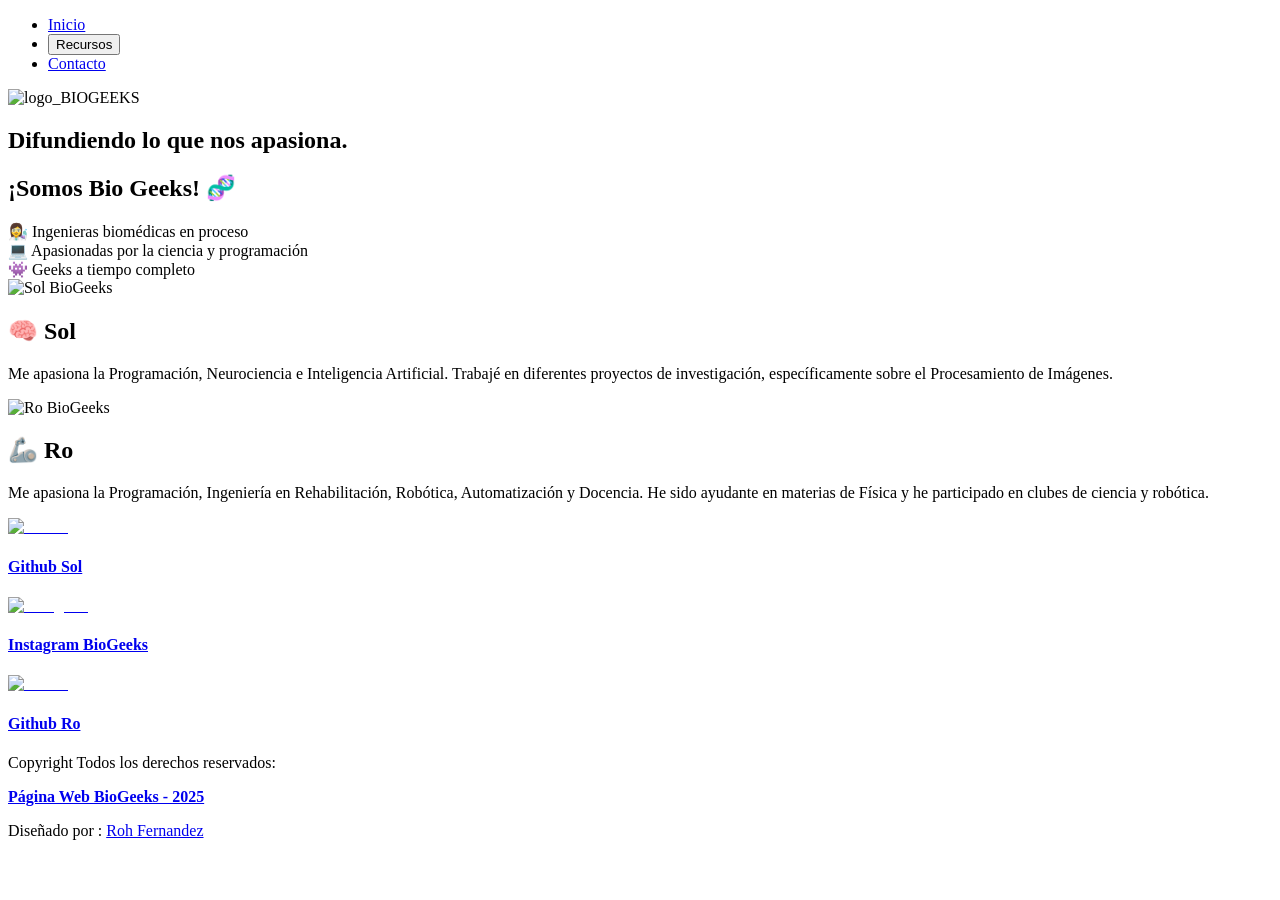
==== index.html @ 37ab9f1a "Add files via upload" ====
<!DOCTYPE html>
<html lang="es">
<head>
    <meta charset="UTF-8">
    <meta name="viewport" content="width=device-width, initial-scale=1.0">
    <title>BioGeeks</title>
    <link rel="icon" href="BioGeeks-Logo.svg">
    <link rel="stylesheet" href="styles/estilos.css?v=1.0">
    <link rel="stylesheet" href="./styles/estilos-recursos.css">
    <link rel="stylesheet" href="https://cdnjs.cloudflare.com/ajax/libs/animate.css/4.1.1/animate.min.css" />
</head>

<body>

    <nav class="navbar">
        <div class="navbar-container">
            <ul class="nav-links" id="nav-links">
                <li><a href="./index.html">Inicio</a></li>
                
                <li class="recursos" id="recursos">
                    <button class="dropbtn" id="recursos-btn">
                        Recursos
                    </button>
                    <div class="dropdown" id="dropdown"></div>
                </li>

                <li><a href="#contacto">Contacto</a></li>
            </ul>
        </div>
    </nav>

    <main>

        <section id="imagen">
            <img src="BioGeeks-Logo.svg" alt="logo_BIOGEEKS" class="img_max"/>
            <h1 id="subtitulo">Difundiendo lo que nos apasiona.</h1>
        </section>
        <section id="quienes_somos" class="descripcion_somos">
            <div>
                <h1 class="title">¡Somos Bio Geeks! 🧬</h1>

                <div class="col3">
                    <div>👩‍🔬 Ingenieras biomédicas en proceso</div>
                    <div>💻 Apasionadas por la ciencia y programación</div>
                    <div>👾 Geeks a tiempo completo</div>
                </div>
                
               <div class="col2">

    <div id="sol" class="nosotras">
        <div class="contenido">
            <div class="imagen">
                <img src="img_sol.png" alt="Sol BioGeeks">
            </div>
            <div class="texto">
                <h2>🧠 Sol</h2>
                <p>
                    Me apasiona la Programación, Neurociencia e Inteligencia Artificial.
                    Trabajé en diferentes proyectos de investigación, específicamente sobre el Procesamiento de Imágenes.
                </p>
            </div>
            
        </div>
    </div>

    <div id="ro" class="nosotras">
        <div class="contenido">
            <div class="imagen">
                <img src="img_ro.png" alt="Ro BioGeeks">
            </div>
            <div class="texto">
                <h2>🦾 Ro</h2>
                <p>
                    Me apasiona la Programación, Ingeniería en Rehabilitación, Robótica,
                    Automatización y Docencia. He sido ayudante en materias de Física y he participado
                    en clubes de ciencia y robótica.
                </p>
            </div>
            
        </div>
    </div>

</div>
            </div>
        </section>

        <section id="contacto" >
            <div class="col3">
                <div>
                    <a target="_blank"  href="https://github.com/suflorcita">
                        <img alt="Github" src="./resours/git.svg" style="color: transparent" class="img_contacto">
                        <h4>Github Sol</h4>
                    </a>
                </div>
                <div>
                    <a target="_blank"  href="https://www.instagram.com/_biogeeks/">
                        <img alt="Instagram" src="./resours/ig.svg" style="color: transparent" class="img_contacto">
                        <h4>Instagram BioGeeks</h4>
                    </a>
                </div>
                <div>
                    <a target="_blank"  href="https://github.com/ro-fer">
                        <img alt="Github" src="./resours/git.svg" style="color: transparent" class="img_contacto">
                        <h4>Github Ro</h4>
                    </a>
                </div>
            </div>
        </section>

    </main>

    <footer>
        <div>
            <p>
                Copyright Todos los derechos reservados:
                <div>
                    <a href="./index.html">
                        <strong class="text-footer">Página Web BioGeeks - 2025</strong>
                    </a>
                </div>
            </p>

            <div class="git-hub">
                <p>
                    Diseñado por :
                    <a class="text-footer" href="https://github.com/ro-fer" target="_blank">
                        Roh Fernandez
                    </a>
                </p>
            </div>
        </div>
    </footer>

    <script src="./scripts/menu.js?v=1.0"></script>

</body>
</html>
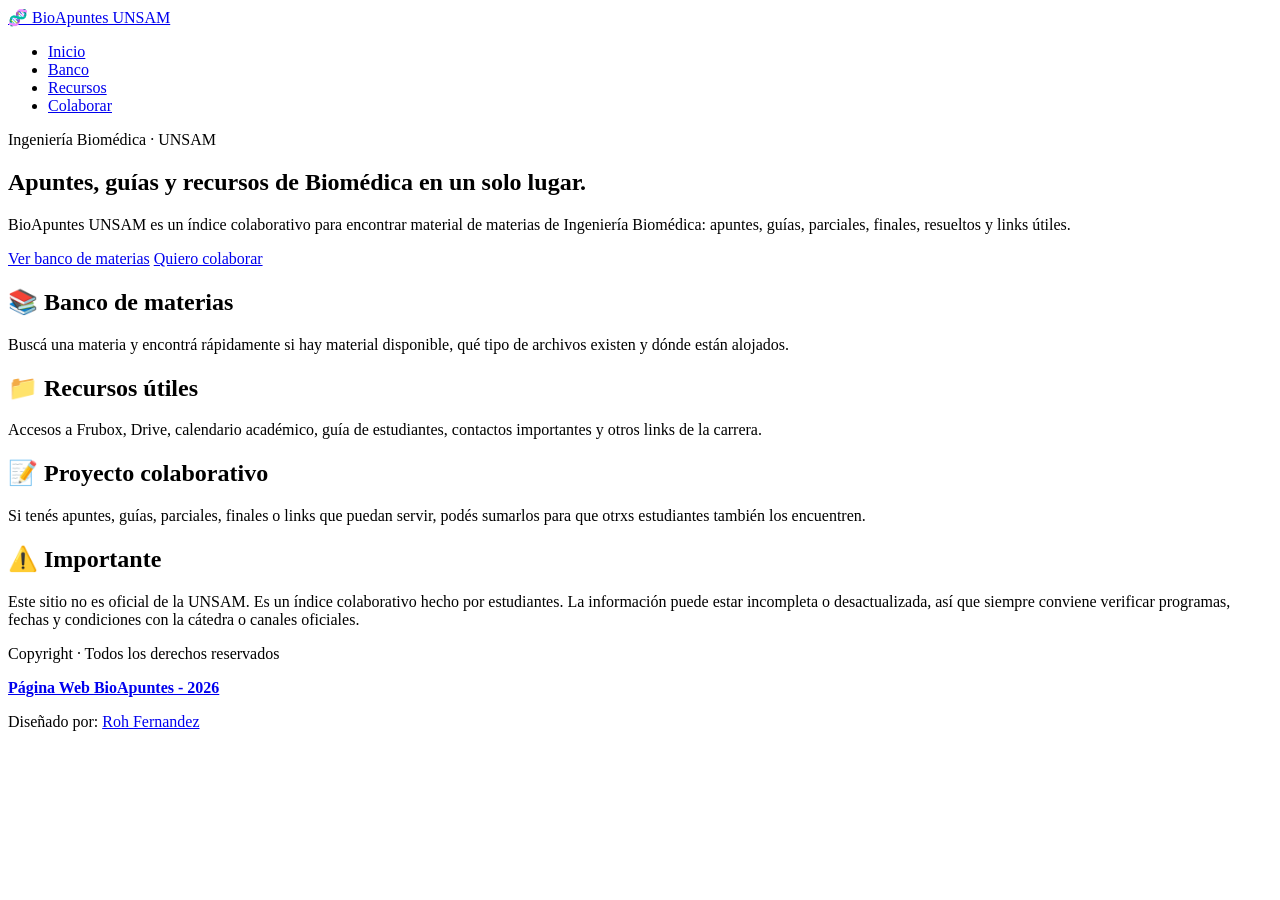
==== commit acf41451: "Update index.html" ====
--- a/index.html
+++ b/index.html
@@ -3,126 +3,94 @@
 <head>
     <meta charset="UTF-8">
     <meta name="viewport" content="width=device-width, initial-scale=1.0">
-    <title>BioGeeks</title>
+    <title>BioApuntes UNSAM</title>
+
     <link rel="icon" href="BioGeeks-Logo.svg">
-    <link rel="stylesheet" href="styles/estilos.css?v=1.0">
-    <link rel="stylesheet" href="./styles/estilos-recursos.css">
-    <link rel="stylesheet" href="https://cdnjs.cloudflare.com/ajax/libs/animate.css/4.1.1/animate.min.css" />
+    <link rel="stylesheet" href="styles/styles.css">
+    <link rel="stylesheet" href="https://cdnjs.cloudflare.com/ajax/libs/animate.css/4.1.1/animate.min.css">
 </head>
 
 <body>
 
     <nav class="navbar">
         <div class="navbar-container">
+            <a href="./index.html" class="logo">🧬 BioApuntes UNSAM</a>
+
             <ul class="nav-links" id="nav-links">
                 <li><a href="./index.html">Inicio</a></li>
-                
-                <li class="recursos" id="recursos">
-                    <button class="dropbtn" id="recursos-btn">
-                        Recursos
-                    </button>
-                    <div class="dropdown" id="dropdown"></div>
-                </li>
-
-                <li><a href="#contacto">Contacto</a></li>
+                <li><a href="./pages/banco.html">Banco</a></li>
+                <li><a href="./pages/recursos.html">Recursos</a></li>
+                <li><a href="./pages/colaborar.html">Colaborar</a></li>
             </ul>
         </div>
     </nav>
 
     <main>
+        <section class="hero animate__animated animate__fadeIn">
+            <p class="eyebrow">Ingeniería Biomédica · UNSAM</p>
 
-        <section id="imagen">
-            <img src="BioGeeks-Logo.svg" alt="logo_BIOGEEKS" class="img_max"/>
-            <h1 id="subtitulo">Difundiendo lo que nos apasiona.</h1>
-        </section>
-        <section id="quienes_somos" class="descripcion_somos">
-            <div>
-                <h1 class="title">¡Somos Bio Geeks! 🧬</h1>
+            <h1>Apuntes, guías y recursos de Biomédica en un solo lugar.</h1>
 
-                <div class="col3">
-                    <div>👩‍🔬 Ingenieras biomédicas en proceso</div>
-                    <div>💻 Apasionadas por la ciencia y programación</div>
-                    <div>👾 Geeks a tiempo completo</div>
-                </div>
-                
-               <div class="col2">
+            <p class="hero-text">
+                BioApuntes UNSAM es un índice colaborativo para encontrar material de materias
+                de Ingeniería Biomédica: apuntes, guías, parciales, finales, resueltos y links útiles.
+            </p>
 
-    <div id="sol" class="nosotras">
-        <div class="contenido">
-            <div class="imagen">
-                <img src="img_sol.png" alt="Sol BioGeeks">
-            </div>
-            <div class="texto">
-                <h2>🧠 Sol</h2>
-                <p>
-                    Me apasiona la Programación, Neurociencia e Inteligencia Artificial.
-                    Trabajé en diferentes proyectos de investigación, específicamente sobre el Procesamiento de Imágenes.
-                </p>
-            </div>
-            
-        </div>
-    </div>
-
-    <div id="ro" class="nosotras">
-        <div class="contenido">
-            <div class="imagen">
-                <img src="img_ro.png" alt="Ro BioGeeks">
-            </div>
-            <div class="texto">
-                <h2>🦾 Ro</h2>
-                <p>
-                    Me apasiona la Programación, Ingeniería en Rehabilitación, Robótica,
-                    Automatización y Docencia. He sido ayudante en materias de Física y he participado
-                    en clubes de ciencia y robótica.
-                </p>
-            </div>
-            
-        </div>
-    </div>
-
-</div>
+            <div class="hero-buttons">
+                <a href="./pages/banco.html" class="btn btn-primary">Ver banco de materias</a>
+                <a href="./pages/colaborar.html" class="btn btn-secondary">Quiero colaborar</a>
             </div>
         </section>
 
-        <section id="contacto" >
-            <div class="col3">
-                <div>
-                    <a target="_blank"  href="https://github.com/suflorcita">
-                        <img alt="Github" src="./resours/git.svg" style="color: transparent" class="img_contacto">
-                        <h4>Github Sol</h4>
-                    </a>
-                </div>
-                <div>
-                    <a target="_blank"  href="https://www.instagram.com/_biogeeks/">
-                        <img alt="Instagram" src="./resours/ig.svg" style="color: transparent" class="img_contacto">
-                        <h4>Instagram BioGeeks</h4>
-                    </a>
-                </div>
-                <div>
-                    <a target="_blank"  href="https://github.com/ro-fer">
-                        <img alt="Github" src="./resours/git.svg" style="color: transparent" class="img_contacto">
-                        <h4>Github Ro</h4>
-                    </a>
-                </div>
-            </div>
+        <section class="cards-section">
+            <article class="card">
+                <h2>📚 Banco de materias</h2>
+                <p>
+                    Buscá una materia y encontrá rápidamente si hay material disponible,
+                    qué tipo de archivos existen y dónde están alojados.
+                </p>
+            </article>
+
+            <article class="card">
+                <h2>📁 Recursos útiles</h2>
+                <p>
+                    Accesos a Frubox, Drive, calendario académico, guía de estudiantes,
+                    contactos importantes y otros links de la carrera.
+                </p>
+            </article>
+
+            <article class="card">
+                <h2>📝 Proyecto colaborativo</h2>
+                <p>
+                    Si tenés apuntes, guías, parciales, finales o links que puedan servir,
+                    podés sumarlos para que otrxs estudiantes también los encuentren.
+                </p>
+            </article>
         </section>
 
+        <section class="notice">
+            <h2>⚠️ Importante</h2>
+            <p>
+                Este sitio no es oficial de la UNSAM. Es un índice colaborativo hecho por estudiantes.
+                La información puede estar incompleta o desactualizada, así que siempre conviene
+                verificar programas, fechas y condiciones con la cátedra o canales oficiales.
+            </p>
+        </section>
     </main>
 
-    <footer>
+    <footer id="contacto">
         <div>
-            <p>
-                Copyright Todos los derechos reservados:
-                <div>
-                    <a href="./index.html">
-                        <strong class="text-footer">Página Web BioGeeks - 2025</strong>
-                    </a>
-                </div>
-            </p>
+            <p>Copyright · Todos los derechos reservados</p>
+
+            <div>
+                <a href="./index.html">
+                    <strong class="text-footer">Página Web BioApuntes - 2026</strong>
+                </a>
+            </div>
 
             <div class="git-hub">
                 <p>
-                    Diseñado por :
+                    Diseñado por:
                     <a class="text-footer" href="https://github.com/ro-fer" target="_blank">
                         Roh Fernandez
                     </a>
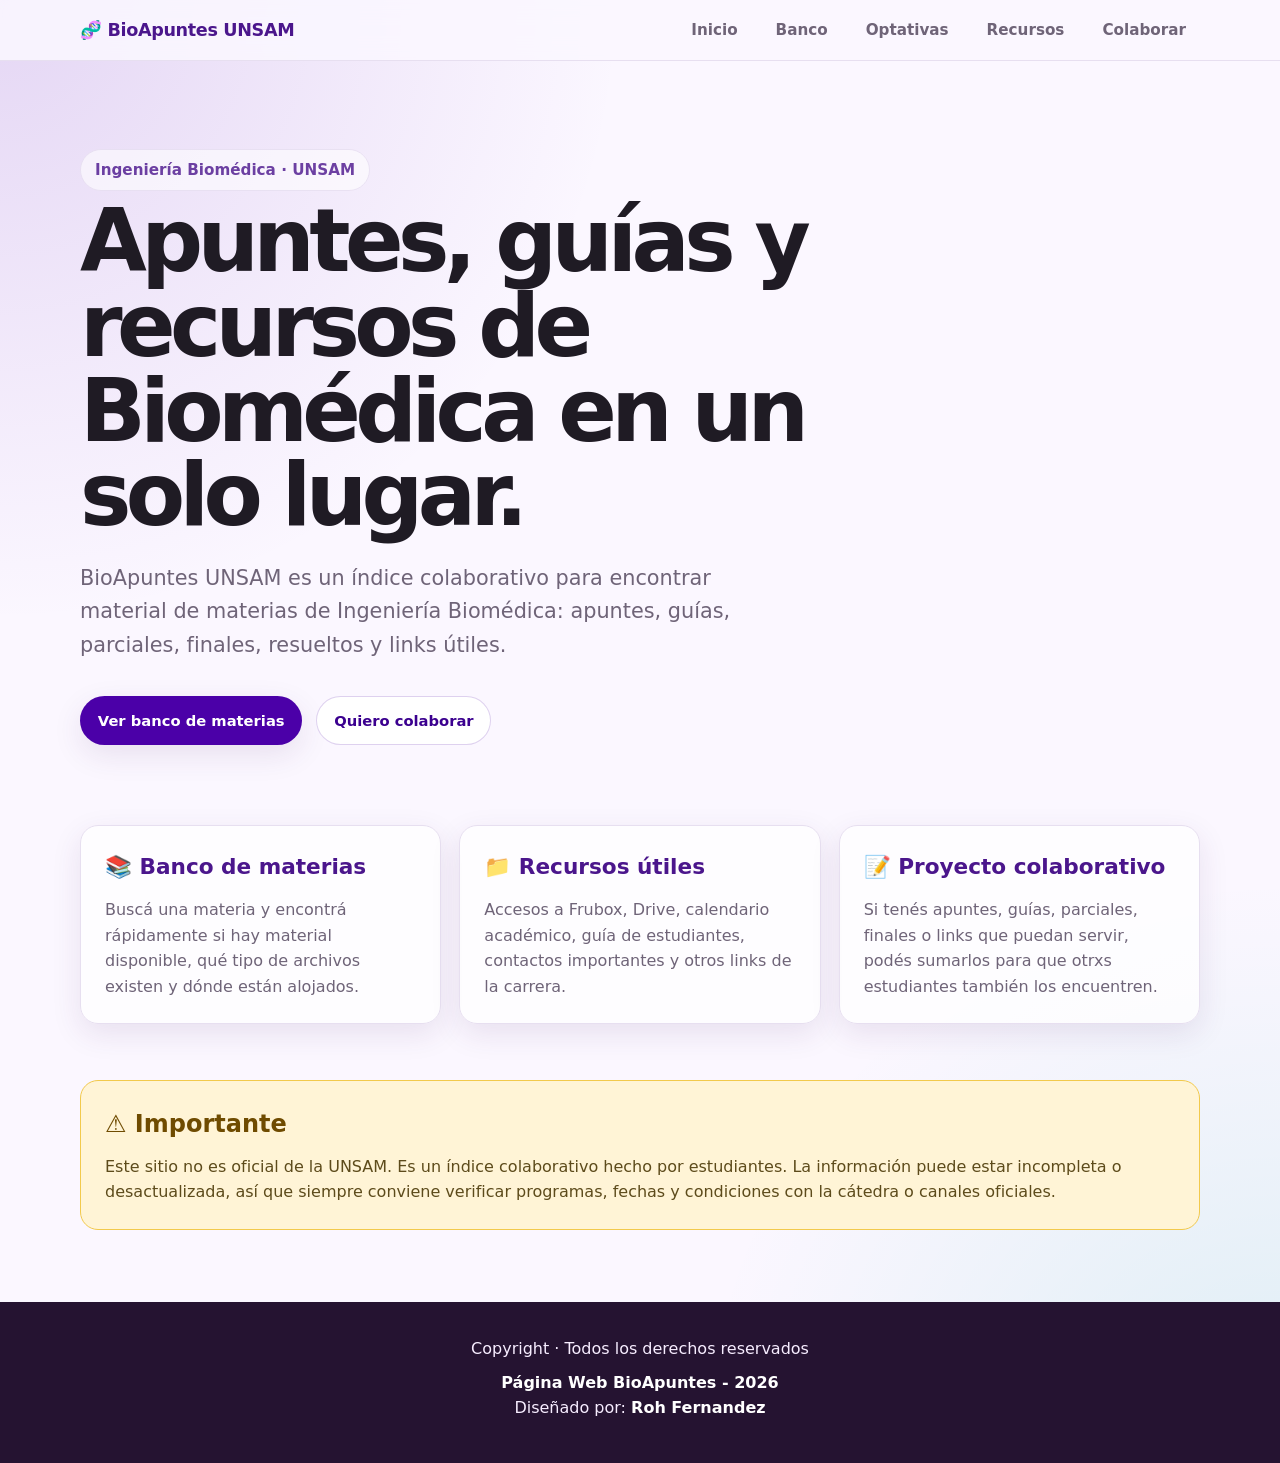
==== commit 025543ed: "Update index.html" ====
--- a/index.html
+++ b/index.html
@@ -1,105 +1,103 @@
-<!DOCTYPE html>
-<html lang="es">
-<head>
-    <meta charset="UTF-8">
-    <meta name="viewport" content="width=device-width, initial-scale=1.0">
-    <title>BioApuntes UNSAM</title>
-
-    <link rel="icon" href="BioGeeks-Logo.svg">
-    <link rel="stylesheet" href="styles/styles.css">
-    <link rel="stylesheet" href="https://cdnjs.cloudflare.com/ajax/libs/animate.css/4.1.1/animate.min.css">
-</head>
-
-<body>
-
-    <nav class="navbar">
-        <div class="navbar-container">
-            <a href="./index.html" class="logo">🧬 BioApuntes UNSAM</a>
-
-            <ul class="nav-links" id="nav-links">
-                <li><a href="./index.html">Inicio</a></li>
-                <li><a href="./pages/banco.html">Banco</a></li>
-                <li><a href="./pages/recursos.html">Recursos</a></li>
-                <li><a href="./pages/colaborar.html">Colaborar</a></li>
-            </ul>
-        </div>
-    </nav>
-
-    <main>
-        <section class="hero animate__animated animate__fadeIn">
-            <p class="eyebrow">Ingeniería Biomédica · UNSAM</p>
-
-            <h1>Apuntes, guías y recursos de Biomédica en un solo lugar.</h1>
-
-            <p class="hero-text">
-                BioApuntes UNSAM es un índice colaborativo para encontrar material de materias
-                de Ingeniería Biomédica: apuntes, guías, parciales, finales, resueltos y links útiles.
-            </p>
-
-            <div class="hero-buttons">
-                <a href="./pages/banco.html" class="btn btn-primary">Ver banco de materias</a>
-                <a href="./pages/colaborar.html" class="btn btn-secondary">Quiero colaborar</a>
-            </div>
-        </section>
-
-        <section class="cards-section">
-            <article class="card">
-                <h2>📚 Banco de materias</h2>
-                <p>
-                    Buscá una materia y encontrá rápidamente si hay material disponible,
-                    qué tipo de archivos existen y dónde están alojados.
-                </p>
-            </article>
-
-            <article class="card">
-                <h2>📁 Recursos útiles</h2>
-                <p>
-                    Accesos a Frubox, Drive, calendario académico, guía de estudiantes,
-                    contactos importantes y otros links de la carrera.
-                </p>
-            </article>
-
-            <article class="card">
-                <h2>📝 Proyecto colaborativo</h2>
-                <p>
-                    Si tenés apuntes, guías, parciales, finales o links que puedan servir,
-                    podés sumarlos para que otrxs estudiantes también los encuentren.
-                </p>
-            </article>
-        </section>
-
-        <section class="notice">
-            <h2>⚠️ Importante</h2>
-            <p>
-                Este sitio no es oficial de la UNSAM. Es un índice colaborativo hecho por estudiantes.
-                La información puede estar incompleta o desactualizada, así que siempre conviene
-                verificar programas, fechas y condiciones con la cátedra o canales oficiales.
-            </p>
-        </section>
-    </main>
-
-    <footer id="contacto">
-        <div>
-            <p>Copyright · Todos los derechos reservados</p>
-
-            <div>
-                <a href="./index.html">
-                    <strong class="text-footer">Página Web BioApuntes - 2026</strong>
-                </a>
-            </div>
-
-            <div class="git-hub">
-                <p>
-                    Diseñado por:
-                    <a class="text-footer" href="https://github.com/ro-fer" target="_blank">
-                        Roh Fernandez
-                    </a>
-                </p>
-            </div>
-        </div>
-    </footer>
-
-    <script src="./scripts/menu.js?v=1.0"></script>
-
-</body>
+<!DOCTYPE html>
+<html lang="es">
+<head>
+    <meta charset="UTF-8">
+    <meta name="viewport" content="width=device-width, initial-scale=1.0">
+    <title>BioApuntes UNSAM</title>
+    <link rel="stylesheet" href="styles/styles.css">
+    <link rel="stylesheet" href="https://cdnjs.cloudflare.com/ajax/libs/animate.css/4.1.1/animate.min.css">
+</head>
+
+<body>
+
+    <nav class="navbar">
+        <div class="navbar-container">
+            <a href="./index.html" class="logo">🧬 BioApuntes UNSAM</a>
+
+            <ul class="nav-links" id="nav-links">
+                <li><a href="./index.html">Inicio</a></li>
+                <li><a href="./pages/banco.html">Banco</a></li>
+                <li><a href="./pages/optativas.html">Optativas</a></li>
+                <li><a href="./pages/recursos.html">Recursos</a></li>
+                <li><a href="./pages/colaborar.html">Colaborar</a></li>
+            </ul>
+        </div>
+    </nav>
+
+    <main>
+        <section class="hero animate__animated animate__fadeIn">
+            <p class="eyebrow">Ingeniería Biomédica · UNSAM</p>
+
+            <h1>Apuntes, guías y recursos de Biomédica en un solo lugar.</h1>
+
+            <p class="hero-text">
+                BioApuntes UNSAM es un índice colaborativo para encontrar material de materias
+                de Ingeniería Biomédica: apuntes, guías, parciales, finales, resueltos y links útiles.
+            </p>
+
+            <div class="hero-buttons">
+                <a href="./pages/banco.html" class="btn btn-primary">Ver banco de materias</a>
+                <a href="./pages/colaborar.html" class="btn btn-secondary">Quiero colaborar</a>
+            </div>
+        </section>
+
+        <section class="cards-section">
+            <article class="card">
+                <h2>📚 Banco de materias</h2>
+                <p>
+                    Buscá una materia y encontrá rápidamente si hay material disponible,
+                    qué tipo de archivos existen y dónde están alojados.
+                </p>
+            </article>
+
+            <article class="card">
+                <h2>📁 Recursos útiles</h2>
+                <p>
+                    Accesos a Frubox, Drive, calendario académico, guía de estudiantes,
+                    contactos importantes y otros links de la carrera.
+                </p>
+            </article>
+
+            <article class="card">
+                <h2>📝 Proyecto colaborativo</h2>
+                <p>
+                    Si tenés apuntes, guías, parciales, finales o links que puedan servir,
+                    podés sumarlos para que otrxs estudiantes también los encuentren.
+                </p>
+            </article>
+        </section>
+
+        <section class="notice">
+            <h2>⚠️ Importante</h2>
+            <p>
+                Este sitio no es oficial de la UNSAM. Es un índice colaborativo hecho por estudiantes.
+                La información puede estar incompleta o desactualizada, así que siempre conviene
+                verificar programas, fechas y condiciones con la cátedra o canales oficiales.
+            </p>
+        </section>
+    </main>
+
+    <footer id="contacto">
+        <div>
+            <p>Copyright · Todos los derechos reservados</p>
+
+            <div>
+                <a href="./index.html">
+                    <strong class="text-footer">Página Web BioApuntes - 2026</strong>
+                </a>
+            </div>
+
+            <div class="git-hub">
+                <p>
+                    Diseñado por:
+                    <a class="text-footer" href="https://github.com/ro-fer" target="_blank">
+                        Roh Fernandez
+                    </a>
+                </p>
+            </div>
+        </div>
+    </footer>
+
+
+</body>
 </html>
--- a/styles/styles.css
+++ b/styles/styles.css
@@ -0,0 +1,1016 @@
+
+/* ---------- Variables ---------- */
+:root {
+  --color-bg: #fbf7ff;
+  --color-surface: #ffffff;
+  --color-primary: #6f2dbd;
+  --color-primary-dark: #4b168c;
+  --color-primary-soft: #eadcff;
+  --color-secondary: #00a6a6;
+  --color-text: #1f1b24;
+  --color-muted: #6f6478;
+  --color-border: #e7dff0;
+  --color-warning-bg: #fff4d6;
+  --color-warning-border: #f2c94c;
+
+  --radius-sm: 10px;
+  --radius-md: 18px;
+  --radius-lg: 28px;
+
+  --shadow-soft: 0 10px 30px rgba(65, 29, 95, 0.10);
+  --shadow-hover: 0 14px 38px rgba(65, 29, 95, 0.16);
+
+  --max-width: 1120px;
+}
+
+/* ---------- Reset simple ---------- */
+* {
+  box-sizing: border-box;
+  margin: 0;
+  padding: 0;
+}
+
+html {
+  scroll-behavior: smooth;
+}
+
+body {
+  min-height: 100vh;
+  font-family: system-ui, -apple-system, BlinkMacSystemFont, "Segoe UI", sans-serif;
+  background:
+    radial-gradient(circle at top left, rgba(111, 45, 189, 0.16), transparent 32%),
+    radial-gradient(circle at bottom right, rgba(0, 166, 166, 0.12), transparent 30%),
+    var(--color-bg);
+  color: var(--color-text);
+  line-height: 1.6;
+}
+
+a {
+  color: inherit;
+  text-decoration: none;
+}
+
+ul {
+  list-style: none;
+}
+
+main {
+  width: min(100% - 32px, var(--max-width));
+  margin: 0 auto;
+}
+
+/* ---------- Navbar ---------- */
+.navbar {
+  position: sticky;
+  top: 0;
+  z-index: 100;
+  background: rgba(251, 247, 255, 0.86);
+  backdrop-filter: blur(14px);
+  border-bottom: 1px solid var(--color-border);
+}
+
+.navbar-container {
+  width: min(100% - 32px, var(--max-width));
+  margin: 0 auto;
+  padding: 16px 0;
+
+  display: flex;
+  justify-content: space-between;
+  align-items: center;
+  gap: 24px;
+}
+
+.logo {
+  font-weight: 800;
+  font-size: 1.1rem;
+  letter-spacing: -0.02em;
+  color: var(--color-primary-dark);
+}
+
+.nav-links {
+  display: flex;
+  align-items: center;
+  gap: 10px;
+}
+
+.nav-links a {
+  padding: 8px 14px;
+  border-radius: 999px;
+  color: var(--color-muted);
+  font-weight: 650;
+  font-size: 0.95rem;
+  transition: 0.2s ease;
+}
+
+.nav-links a:hover {
+  background: var(--color-primary-soft);
+  color: var(--color-primary-dark);
+}
+
+/* ---------- Hero ---------- */
+.hero {
+  min-height: 70vh;
+  padding: 88px 0 56px;
+
+  display: flex;
+  flex-direction: column;
+  justify-content: center;
+  align-items: flex-start;
+}
+
+.eyebrow {
+  display: inline-flex;
+  align-items: center;
+  gap: 8px;
+
+  margin-bottom: 18px;
+  padding: 8px 14px;
+  border: 1px solid var(--color-border);
+  border-radius: 999px;
+
+  background: rgba(255, 255, 255, 0.72);
+  color: var(--color-primary-dark);
+  font-weight: 750;
+  font-size: 0.95rem;
+}
+
+.hero h1 {
+  max-width: 850px;
+  font-size: clamp(2.5rem, 7vw, 5.4rem);
+  line-height: 0.98;
+  letter-spacing: -0.065em;
+  color: var(--color-text);
+}
+
+.hero-text {
+  max-width: 720px;
+  margin-top: 24px;
+  font-size: clamp(1.05rem, 2vw, 1.3rem);
+  color: var(--color-muted);
+}
+
+.hero-buttons {
+  display: flex;
+  flex-wrap: wrap;
+  gap: 14px;
+  margin-top: 34px;
+}
+
+/* ---------- Botones ---------- */
+.btn {
+  display: inline-flex;
+  justify-content: center;
+  align-items: center;
+
+  min-height: 46px;
+  padding: 12px 20px;
+  border-radius: 999px;
+
+  font-weight: 800;
+  transition: 0.2s ease;
+}
+
+.btn-primary {
+  background: var(--color-primary);
+  color: #ffffff;
+  box-shadow: var(--shadow-soft);
+}
+
+.btn-primary:hover {
+  background: var(--color-primary-dark);
+  transform: translateY(-2px);
+  box-shadow: var(--shadow-hover);
+}
+
+.btn-secondary {
+  background: var(--color-surface);
+  color: var(--color-primary-dark);
+  border: 1px solid var(--color-border);
+}
+
+.btn-secondary:hover {
+  background: var(--color-primary-soft);
+  transform: translateY(-2px);
+}
+
+/* ---------- Cards ---------- */
+.cards-section {
+  display: grid;
+  grid-template-columns: repeat(3, 1fr);
+  gap: 18px;
+  padding: 24px 0 56px;
+}
+
+.card {
+  background: rgba(255, 255, 255, 0.76);
+  border: 1px solid var(--color-border);
+  border-radius: var(--radius-md);
+  padding: 24px;
+  box-shadow: var(--shadow-soft);
+  transition: 0.2s ease;
+}
+
+.card:hover {
+  transform: translateY(-4px);
+  box-shadow: var(--shadow-hover);
+}
+
+.card h2 {
+  margin-bottom: 12px;
+  font-size: 1.35rem;
+  color: var(--color-primary-dark);
+}
+
+.card p {
+  color: var(--color-muted);
+}
+
+/* ---------- Aviso ---------- */
+.notice {
+  margin: 0 0 72px;
+  padding: 24px;
+  border-radius: var(--radius-md);
+  border: 1px solid var(--color-warning-border);
+  background: var(--color-warning-bg);
+}
+
+.notice h2 {
+  margin-bottom: 10px;
+  color: #6f4b00;
+}
+
+.notice p {
+  color: #5d4b1b;
+}
+
+/* ---------- Footer ---------- */
+footer {
+  margin-top: 60px;
+  padding: 34px 16px;
+  text-align: center;
+  background: #251331;
+  color: #f7edff;
+}
+
+footer a {
+  color: #ffffff;
+  font-weight: 800;
+}
+
+footer p {
+  margin-bottom: 8px;
+}
+
+.text-footer {
+  color: #ffffff;
+}
+
+/* ---------- Páginas internas ---------- */
+.page-header {
+  padding: 64px 0 28px;
+}
+
+.page-header h1 {
+  font-size: clamp(2.2rem, 5vw, 4rem);
+  line-height: 1;
+  letter-spacing: -0.04em;
+  color: var(--color-primary-dark);
+}
+
+.page-header p {
+  max-width: 720px;
+  margin-top: 16px;
+  color: var(--color-muted);
+  font-size: 1.1rem;
+}
+
+.cards-grid {
+  display: grid;
+  grid-template-columns: repeat(2, 1fr);
+  gap: 18px;
+  padding: 24px 0 60px;
+}
+
+.card ul {
+  display: grid;
+  gap: 10px;
+  margin-top: 12px;
+}
+
+.card li {
+  color: var(--color-muted);
+}
+
+.card li a {
+  color: var(--color-primary-dark);
+  font-weight: 750;
+}
+
+.card li a:hover {
+  text-decoration: underline;
+}
+
+/* ---------- Banco de materias futuro ---------- */
+.filters {
+  display: grid;
+  grid-template-columns: 1fr 180px 220px;
+  gap: 12px;
+  margin: 24px 0;
+}
+
+.filters input,
+.filters select {
+  width: 100%;
+  padding: 12px 14px;
+  border: 1px solid var(--color-border);
+  border-radius: var(--radius-sm);
+  background: var(--color-surface);
+  color: var(--color-text);
+  font: inherit;
+}
+
+.materias-grid {
+  display: grid;
+  grid-template-columns: repeat(3, 1fr);
+  gap: 18px;
+  padding-bottom: 64px;
+}
+
+.materia-card {
+  background: var(--color-surface);
+  border: 1px solid var(--color-border);
+  border-radius: var(--radius-md);
+  padding: 20px;
+  box-shadow: var(--shadow-soft);
+}
+
+.materia-card h2 {
+  margin-bottom: 12px;
+  color: var(--color-primary-dark);
+  font-size: 1.25rem;
+}
+
+.materia-card p {
+  margin-bottom: 8px;
+  color: var(--color-muted);
+}
+
+.materia-card .btn {
+  margin-top: 12px;
+}
+
+/* ---------- Responsive ---------- */
+@media (max-width: 850px) {
+  .navbar-container {
+    flex-direction: column;
+    align-items: flex-start;
+  }
+
+  .nav-links {
+    width: 100%;
+    flex-wrap: wrap;
+  }
+
+  .hero {
+    min-height: auto;
+    padding: 64px 0 44px;
+  }
+
+  .cards-section,
+  .cards-grid,
+  .materias-grid {
+    grid-template-columns: 1fr;
+  }
+
+  .filters {
+    grid-template-columns: 1fr;
+  }
+}
+
+@media (max-width: 520px) {
+  main,
+  .navbar-container {
+    width: min(100% - 22px, var(--max-width));
+  }
+
+  .nav-links a {
+    padding: 7px 10px;
+    font-size: 0.9rem;
+  }
+
+  .hero h1 {
+    font-size: 2.4rem;
+  }
+
+  .card,
+  .notice {
+    padding: 20px;
+  }
+}
+.hidden {
+  display: none;
+}
+
+.materia-meta {
+  display: flex;
+  flex-wrap: wrap;
+  gap: 8px;
+  margin: 12px 0;
+}
+
+.tag {
+  display: inline-flex;
+  align-items: center;
+  padding: 5px 10px;
+  border-radius: 999px;
+  background: var(--color-primary-soft);
+  color: var(--color-primary-dark);
+  font-size: 0.85rem;
+  font-weight: 750;
+}
+
+.estado {
+  margin: 12px 0;
+  font-weight: 800;
+}
+
+.que-hay {
+  margin-top: 10px;
+}
+
+.comentario {
+  margin-top: 10px;
+  font-size: 0.95rem;
+  color: var(--color-muted);
+}
+/* ---------- Página detalle de materia ---------- */
+
+.materia-detail-card {
+  margin: 12px 0 28px;
+  padding: 28px;
+  border-radius: var(--radius-lg);
+  background:
+    linear-gradient(135deg, rgba(111, 45, 189, 0.14), rgba(0, 166, 166, 0.10)),
+    var(--color-surface);
+  border: 1px solid var(--color-border);
+  box-shadow: var(--shadow-soft);
+}
+
+.materia-detail-card h2 {
+  margin-bottom: 8px;
+  color: var(--color-primary-dark);
+  font-size: clamp(1.6rem, 3vw, 2.4rem);
+}
+
+.detail-layout {
+  display: grid;
+  grid-template-columns: minmax(0, 1fr) 320px;
+  gap: 22px;
+  align-items: start;
+  margin-bottom: 60px;
+}
+
+.detail-main {
+  display: grid;
+  gap: 22px;
+}
+
+.detail-section,
+.detail-aside {
+  padding: 24px;
+  border-radius: var(--radius-md);
+  background: rgba(255, 255, 255, 0.78);
+  border: 1px solid var(--color-border);
+  box-shadow: var(--shadow-soft);
+}
+
+.detail-section h2,
+.detail-aside h2 {
+  margin-bottom: 16px;
+  color: var(--color-primary-dark);
+}
+
+.detail-aside {
+  position: sticky;
+  top: 92px;
+}
+
+.pretty-list {
+  display: grid;
+  gap: 10px;
+  list-style: none;
+}
+
+.pretty-list li {
+  padding: 12px 14px;
+  border-radius: var(--radius-sm);
+  background: var(--color-primary-soft);
+  color: var(--color-primary-dark);
+  font-weight: 700;
+}
+
+.links-grid {
+  display: grid;
+  grid-template-columns: repeat(2, 1fr);
+  gap: 14px;
+}
+
+.link-card {
+  padding: 18px;
+  border-radius: var(--radius-md);
+  border: 1px solid var(--color-border);
+  background: var(--color-surface);
+}
+
+.link-card h3 {
+  margin-bottom: 8px;
+  color: var(--color-primary-dark);
+}
+
+.link-card p {
+  margin-bottom: 14px;
+  color: var(--color-muted);
+}
+
+.datos-lista {
+  display: grid;
+  gap: 10px;
+  margin-bottom: 18px;
+}
+
+.datos-lista p {
+  padding-bottom: 10px;
+  border-bottom: 1px solid var(--color-border);
+  color: var(--color-muted);
+}
+
+.datos-lista strong {
+  color: var(--color-text);
+}
+
+.embed-container {
+  margin-top: 16px;
+  overflow: hidden;
+  border-radius: var(--radius-md);
+  border: 1px solid var(--color-border);
+  background: var(--color-surface);
+}
+
+.embed-container iframe {
+  display: block;
+  width: 100%;
+}
+
+@media (max-width: 900px) {
+  .detail-layout {
+    grid-template-columns: 1fr;
+  }
+
+  .detail-aside {
+    position: static;
+  }
+
+  .links-grid {
+    grid-template-columns: 1fr;
+  }
+}
+.page-main,
+.materia-page {
+    width: min(1100px, 92%);
+    margin: 0 auto;
+    padding: 3rem 0;
+}
+
+.page-header {
+    margin-bottom: 2rem;
+}
+
+.page-header h1 {
+    margin-bottom: 1rem;
+}
+
+.eyebrow {
+    font-weight: 700;
+    opacity: 0.8;
+    margin-bottom: 0.5rem;
+}
+
+.filters {
+    display: flex;
+    flex-wrap: wrap;
+    gap: 1rem;
+    margin-bottom: 2rem;
+}
+
+.filters input,
+.filters select {
+    padding: 0.85rem 1rem;
+    border-radius: 12px;
+    border: 1px solid rgba(255, 255, 255, 0.2);
+    min-width: 220px;
+}
+
+.materias-grid {
+    display: grid;
+    grid-template-columns: repeat(auto-fit, minmax(280px, 1fr));
+    gap: 1rem;
+}
+
+.materia-card {
+    display: flex;
+    flex-direction: column;
+    justify-content: space-between;
+}
+
+.materia-card-header h2 {
+    margin-top: 0.25rem;
+}
+
+.materia-area {
+    font-size: 0.9rem;
+    font-weight: 700;
+    opacity: 0.75;
+}
+
+.materia-card-info p {
+    margin: 0.5rem 0;
+}
+
+.card-buttons {
+    display: flex;
+    flex-wrap: wrap;
+    gap: 0.75rem;
+    margin-top: 1rem;
+}
+
+.no-link {
+    opacity: 0.7;
+    font-style: italic;
+}
+
+.empty-state {
+    grid-column: 1 / -1;
+    padding: 2rem;
+    text-align: center;
+}
+
+.back-link {
+    display: inline-block;
+    margin-bottom: 1rem;
+    text-decoration: none;
+    font-weight: 700;
+}
+
+.materia-meta {
+    display: flex;
+    flex-wrap: wrap;
+    gap: 0.75rem;
+    margin-top: 1rem;
+}
+
+.materia-meta span {
+    padding: 0.45rem 0.75rem;
+    border-radius: 999px;
+    background: rgba(255, 255, 255, 0.08);
+    font-size: 0.9rem;
+}
+
+.materia-layout {
+    display: grid;
+    grid-template-columns: 1fr;
+    gap: 1.5rem;
+    margin-top: 2rem;
+}
+
+.materia-info-card p {
+    margin: 0.75rem 0;
+}
+
+.links-list {
+    display: flex;
+    flex-wrap: wrap;
+    gap: 0.75rem;
+}
+
+.contenidos-minimos ul {
+    padding-left: 1.25rem;
+}
+
+.contenidos-minimos li {
+    margin-bottom: 0.75rem;
+    line-height: 1.6;
+}
+
+.empty-text {
+    opacity: 0.75;
+    font-style: italic;
+}
+.materia-page {
+    width: min(1100px, 92%);
+    margin: 0 auto;
+    padding: 3rem 0;
+}
+
+.back-link {
+    display: inline-block;
+    margin-bottom: 1rem;
+    text-decoration: none;
+    font-weight: 700;
+}
+
+.materia-meta {
+    display: flex;
+    flex-wrap: wrap;
+    gap: 0.75rem;
+    margin-top: 1rem;
+}
+
+.materia-meta span {
+    padding: 0.45rem 0.75rem;
+    border-radius: 999px;
+    background: rgba(255, 255, 255, 0.08);
+    font-size: 0.9rem;
+}
+
+.materia-layout {
+    display: grid;
+    grid-template-columns: 1fr;
+    gap: 1.5rem;
+    margin-top: 2rem;
+}
+
+.materia-info-card p {
+    margin: 0.75rem 0;
+}
+
+.links-list {
+    display: flex;
+    flex-wrap: wrap;
+    gap: 0.75rem;
+}
+
+.contenidos-minimos ul {
+    padding-left: 1.25rem;
+}
+
+.contenidos-minimos li {
+    margin-bottom: 0.75rem;
+    line-height: 1.6;
+}
+
+.empty-text {
+    opacity: 0.75;
+    font-style: italic;
+}
+.contenidos-bloques {
+    display: flex;
+    flex-direction: column;
+    gap: 1.25rem;
+}
+
+.contenido-bloque {
+    padding-bottom: 1rem;
+    border-bottom: 1px solid rgba(59, 0, 143, 0.12);
+}
+
+.contenido-bloque:last-child {
+    border-bottom: none;
+    padding-bottom: 0;
+}
+
+.contenido-bloque h3 {
+    margin-bottom: 0.35rem;
+    font-size: 1rem;
+    color: #3b008f;
+}
+
+.contenido-bloque p {
+    margin: 0;
+    line-height: 1.7;
+}
+/* =========================
+   Banco de materias - ajuste visual
+   ========================= */
+
+.page-main {
+    width: min(1120px, 92%);
+    margin: 0 auto;
+    padding: 2.5rem 0 4rem;
+}
+
+.page-header {
+    margin-bottom: 2rem;
+}
+
+.page-header h1 {
+    font-size: clamp(2.4rem, 6vw, 4.5rem);
+    line-height: 1;
+    margin: 0 0 1rem;
+    color: #3b008f;
+}
+
+.page-header p {
+    max-width: 760px;
+    font-size: 1rem;
+    line-height: 1.7;
+    color: #5f4b73;
+}
+
+/* Filtros */
+
+.filters {
+    display: grid;
+    grid-template-columns: 1.5fr 0.8fr 0.8fr;
+    gap: 0.9rem;
+    margin: 2rem 0;
+}
+
+.filters input,
+.filters select {
+    width: 100%;
+    min-width: 0;
+    padding: 0.85rem 1rem;
+    border-radius: 14px;
+    border: 1px solid rgba(88, 45, 130, 0.16);
+    background: rgba(255, 255, 255, 0.88);
+    color: #2f2140;
+    font-size: 0.95rem;
+    outline: none;
+    box-shadow: 0 8px 24px rgba(73, 31, 111, 0.06);
+}
+
+.filters input:focus,
+.filters select:focus {
+    border-color: #5a19b8;
+    box-shadow: 0 0 0 3px rgba(90, 25, 184, 0.12);
+}
+
+/* Grid de materias */
+
+.materias-grid {
+    display: grid;
+    grid-template-columns: repeat(3, minmax(0, 1fr));
+    gap: 1.15rem;
+}
+
+/* Card */
+
+.materia-card {
+    min-height: 280px;
+    padding: 1.35rem;
+    border-radius: 20px;
+    background: rgba(255, 255, 255, 0.88);
+    border: 1px solid rgba(88, 45, 130, 0.12);
+    box-shadow: 0 12px 32px rgba(58, 20, 91, 0.08);
+    display: flex;
+    flex-direction: column;
+    justify-content: space-between;
+    transition: transform 0.18s ease, box-shadow 0.18s ease;
+}
+
+.materia-card:hover {
+    transform: translateY(-3px);
+    box-shadow: 0 18px 42px rgba(58, 20, 91, 0.13);
+}
+
+.materia-card-header {
+    margin-bottom: 1rem;
+}
+
+.materia-area {
+    margin: 0 0 0.45rem;
+    font-size: 0.78rem;
+    font-weight: 800;
+    letter-spacing: 0.03em;
+    text-transform: uppercase;
+    color: #8c7a9e;
+}
+
+.materia-card h2 {
+    margin: 0;
+    font-size: 1.25rem;
+    line-height: 1.35;
+    color: #3b008f;
+}
+
+.materia-card-info {
+    margin-top: 0.4rem;
+}
+
+.materia-card-info p {
+    margin: 0.42rem 0;
+    color: #675875;
+    font-size: 0.93rem;
+    line-height: 1.45;
+}
+
+.materia-card-info strong {
+    color: #554462;
+}
+
+/* Botones dentro de cards */
+
+.card-buttons {
+    display: flex;
+    align-items: center;
+    gap: 0.75rem;
+    margin-top: 1.2rem;
+}
+
+.card-buttons .btn,
+.card-buttons a {
+    text-decoration: none;
+}
+
+.btn {
+    display: inline-flex;
+    align-items: center;
+    justify-content: center;
+    padding: 0.75rem 1.05rem;
+    border-radius: 999px;
+    font-size: 0.92rem;
+    font-weight: 800;
+    border: 1px solid transparent;
+    cursor: pointer;
+}
+
+.btn-primary {
+    background: #4b00a8;
+    color: #ffffff;
+}
+
+.btn-primary:hover {
+    background: #36007a;
+}
+
+.btn-secondary {
+    background: #ffffff;
+    color: #3b008f;
+    border-color: rgba(75, 0, 168, 0.18);
+}
+
+.btn-secondary:hover {
+    background: #f4edff;
+}
+
+.no-link {
+    font-size: 0.85rem;
+    color: #8a7c96;
+    font-style: italic;
+}
+
+/* Estado vacío */
+
+.empty-state {
+    grid-column: 1 / -1;
+    padding: 2rem;
+    border-radius: 20px;
+    text-align: center;
+    background: rgba(255, 255, 255, 0.8);
+    color: #5f4b73;
+}
+
+/* Responsive */
+
+@media (max-width: 950px) {
+    .materias-grid {
+        grid-template-columns: repeat(2, minmax(0, 1fr));
+    }
+
+    .filters {
+        grid-template-columns: 1fr;
+    }
+}
+
+@media (max-width: 620px) {
+    .page-main {
+        width: min(94%, 100%);
+        padding-top: 2rem;
+    }
+
+    .page-header h1 {
+        font-size: 2.4rem;
+    }
+
+    .materias-grid {
+        grid-template-columns: 1fr;
+    }
+
+    .materia-card {
+        min-height: auto;
+    }
+
+    .card-buttons {
+        flex-direction: column;
+        align-items: stretch;
+    }
+
+    .card-buttons .btn,
+    .card-buttons a {
+        width: 100%;
+    }
+
+    .no-link {
+        text-align: center;
+    }
+}
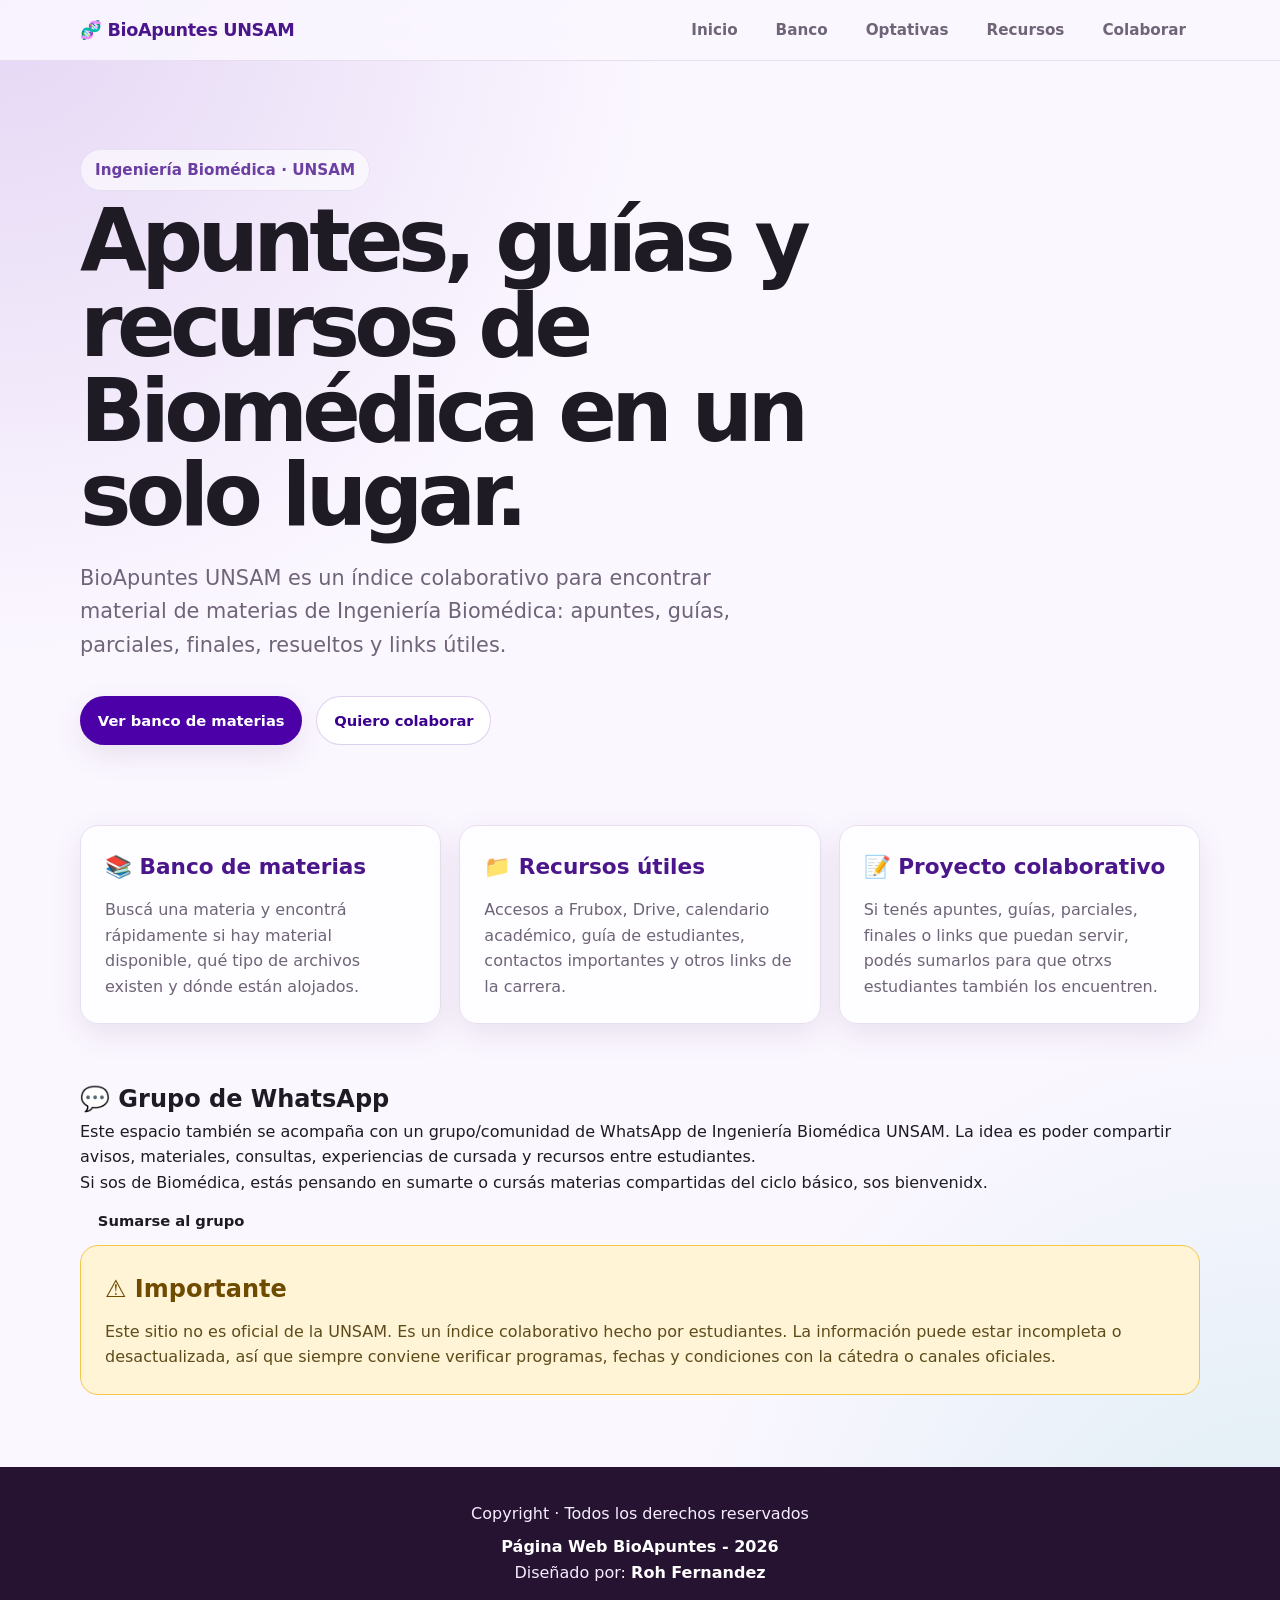
==== commit 919ce6cf: "Update index.html" ====
--- a/index.html
+++ b/index.html
@@ -66,6 +66,21 @@
                 </p>
             </article>
         </section>
+        <section class="hero-card">
+            <h2>💬 Grupo de WhatsApp</h2>
+            <p>
+                Este espacio también se acompaña con un grupo/comunidad de WhatsApp de
+                Ingeniería Biomédica UNSAM. La idea es poder compartir avisos, materiales,
+                consultas, experiencias de cursada y recursos entre estudiantes.
+            </p>
+            <p>
+                Si sos de Biomédica, estás pensando en sumarte o cursás materias compartidas
+                del ciclo básico, sos bienvenidx.
+            </p>
+            <a class="btn primary" href="https://chat.whatsapp.com/CgijOxo6UWiEfLTAS1dfyy" target="_blank" rel="noopener">
+                Sumarse al grupo 
+            </a>
+        </section>
 
         <section class="notice">
             <h2>⚠️ Importante</h2>
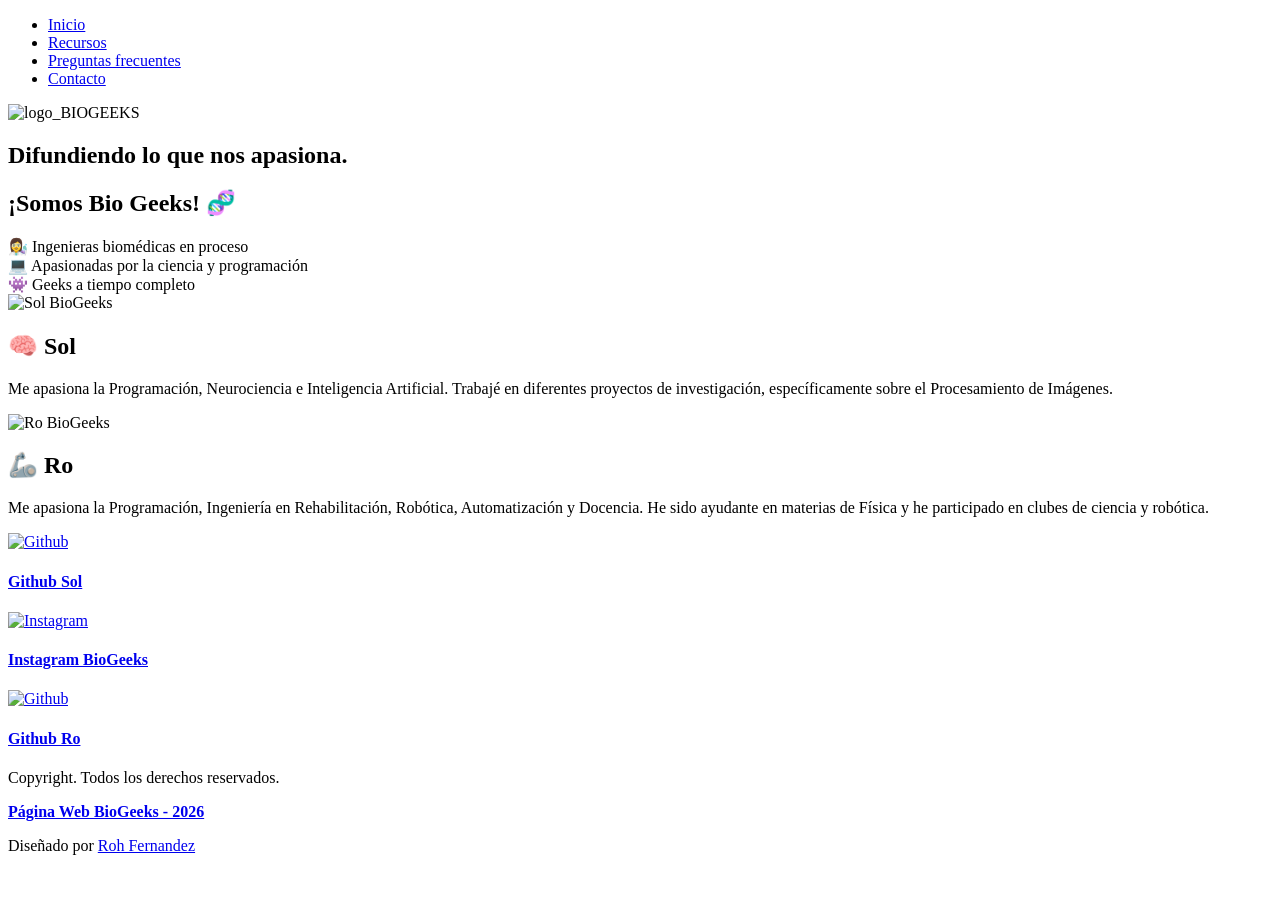
==== commit 01a13bff: "Seccion de FAQ" ====
--- a/index.html
+++ b/index.html
@@ -3,116 +3,72 @@
 <head>
     <meta charset="UTF-8">
     <meta name="viewport" content="width=device-width, initial-scale=1.0">
-    <title>BioApuntes UNSAM</title>
-    <link rel="stylesheet" href="styles/styles.css">
-    <link rel="stylesheet" href="https://cdnjs.cloudflare.com/ajax/libs/animate.css/4.1.1/animate.min.css">
+    <title>BioGeeks</title>
+    <link rel="icon" href="BioGeeks-Logo.svg">
+    <link rel="stylesheet" href="styles/estilos.css?v=1.0">
+    <link rel="stylesheet" href="./styles/estilos-recursos.css?v=3.0">
+    <link rel="stylesheet" href="https://cdnjs.cloudflare.com/ajax/libs/animate.css/4.1.1/animate.min.css" />
 </head>
-
 <body>
-
     <nav class="navbar">
         <div class="navbar-container">
-            <a href="./index.html" class="logo">🧬 BioApuntes UNSAM</a>
-
             <ul class="nav-links" id="nav-links">
                 <li><a href="./index.html">Inicio</a></li>
-                <li><a href="./pages/banco.html">Banco</a></li>
-                <li><a href="./pages/optativas.html">Optativas</a></li>
                 <li><a href="./pages/recursos.html">Recursos</a></li>
-                <li><a href="./pages/colaborar.html">Colaborar</a></li>
+                <li><a href="./pages/preguntas-frecuentes.html">Preguntas frecuentes</a></li>
+                <li><a href="#contacto">Contacto</a></li>
             </ul>
         </div>
     </nav>
-
     <main>
-        <section class="hero animate__animated animate__fadeIn">
-            <p class="eyebrow">Ingeniería Biomédica · UNSAM</p>
-
-            <h1>Apuntes, guías y recursos de Biomédica en un solo lugar.</h1>
-
-            <p class="hero-text">
-                BioApuntes UNSAM es un índice colaborativo para encontrar material de materias
-                de Ingeniería Biomédica: apuntes, guías, parciales, finales, resueltos y links útiles.
-            </p>
-
-            <div class="hero-buttons">
-                <a href="./pages/banco.html" class="btn btn-primary">Ver banco de materias</a>
-                <a href="./pages/colaborar.html" class="btn btn-secondary">Quiero colaborar</a>
+        <section id="imagen">
+            <img src="BioGeeks-Logo.svg" alt="logo_BIOGEEKS" class="img_max"/>
+            <h1 id="subtitulo">Difundiendo lo que nos apasiona.</h1>
+        </section>
+        <section id="quienes_somos" class="descripcion_somos">
+            <div>
+                <h1 class="title">¡Somos Bio Geeks! 🧬</h1>
+                <div class="col3">
+                    <div>👩‍🔬 Ingenieras biomédicas en proceso</div>
+                    <div>💻 Apasionadas por la ciencia y programación</div>
+                    <div>👾 Geeks a tiempo completo</div>
+                </div>
+                <div class="col2">
+                    <div id="sol" class="nosotras">
+                        <div class="contenido">
+                            <div class="imagen"><img src="img_sol.png" alt="Sol BioGeeks"></div>
+                            <div class="texto">
+                                <h2>🧠 Sol</h2>
+                                <p>Me apasiona la Programación, Neurociencia e Inteligencia Artificial. Trabajé en diferentes proyectos de investigación, específicamente sobre el Procesamiento de Imágenes.</p>
+                            </div>
+                        </div>
+                    </div>
+                    <div id="ro" class="nosotras">
+                        <div class="contenido">
+                            <div class="imagen"><img src="img_ro.png" alt="Ro BioGeeks"></div>
+                            <div class="texto">
+                                <h2>🦾 Ro</h2>
+                                <p>Me apasiona la Programación, Ingeniería en Rehabilitación, Robótica, Automatización y Docencia. He sido ayudante en materias de Física y he participado en clubes de ciencia y robótica.</p>
+                            </div>
+                        </div>
+                    </div>
+                </div>
             </div>
         </section>
-
-        <section class="cards-section">
-            <article class="card">
-                <h2>📚 Banco de materias</h2>
-                <p>
-                    Buscá una materia y encontrá rápidamente si hay material disponible,
-                    qué tipo de archivos existen y dónde están alojados.
-                </p>
-            </article>
-
-            <article class="card">
-                <h2>📁 Recursos útiles</h2>
-                <p>
-                    Accesos a Frubox, Drive, calendario académico, guía de estudiantes,
-                    contactos importantes y otros links de la carrera.
-                </p>
-            </article>
-
-            <article class="card">
-                <h2>📝 Proyecto colaborativo</h2>
-                <p>
-                    Si tenés apuntes, guías, parciales, finales o links que puedan servir,
-                    podés sumarlos para que otrxs estudiantes también los encuentren.
-                </p>
-            </article>
-        </section>
-        <section class="hero-card">
-            <h2>💬 Grupo de WhatsApp</h2>
-            <p>
-                Este espacio también se acompaña con un grupo/comunidad de WhatsApp de
-                Ingeniería Biomédica UNSAM. La idea es poder compartir avisos, materiales,
-                consultas, experiencias de cursada y recursos entre estudiantes.
-            </p>
-            <p>
-                Si sos de Biomédica, estás pensando en sumarte o cursás materias compartidas
-                del ciclo básico, sos bienvenidx.
-            </p>
-            <a class="btn primary" href="https://chat.whatsapp.com/CgijOxo6UWiEfLTAS1dfyy" target="_blank" rel="noopener">
-                Sumarse al grupo 
-            </a>
-        </section>
-
-        <section class="notice">
-            <h2>⚠️ Importante</h2>
-            <p>
-                Este sitio no es oficial de la UNSAM. Es un índice colaborativo hecho por estudiantes.
-                La información puede estar incompleta o desactualizada, así que siempre conviene
-                verificar programas, fechas y condiciones con la cátedra o canales oficiales.
-            </p>
+        <section id="contacto">
+            <div class="col3">
+                <div><a target="_blank" href="https://github.com/suflorcita"><img alt="Github" src="./resours/git.svg" class="img_contacto"><h4>Github Sol</h4></a></div>
+                <div><a target="_blank" href="https://www.instagram.com/_biogeeks/"><img alt="Instagram" src="./resours/ig.svg" class="img_contacto"><h4>Instagram BioGeeks</h4></a></div>
+                <div><a target="_blank" href="https://github.com/ro-fer"><img alt="Github" src="./resours/git.svg" class="img_contacto"><h4>Github Ro</h4></a></div>
+            </div>
         </section>
     </main>
-
-    <footer id="contacto">
+    <footer>
         <div>
-            <p>Copyright · Todos los derechos reservados</p>
-
-            <div>
-                <a href="./index.html">
-                    <strong class="text-footer">Página Web BioApuntes - 2026</strong>
-                </a>
-            </div>
-
-            <div class="git-hub">
-                <p>
-                    Diseñado por:
-                    <a class="text-footer" href="https://github.com/ro-fer" target="_blank">
-                        Roh Fernandez
-                    </a>
-                </p>
-            </div>
+            <p>Copyright. Todos los derechos reservados.</p>
+            <p><a href="./index.html"><strong class="text-footer">Página Web BioGeeks - 2026</strong></a></p>
+            <p>Diseñado por <a class="text-footer" href="https://github.com/ro-fer" target="_blank">Roh Fernandez</a></p>
         </div>
     </footer>
-
-
 </body>
-</html>+</html>
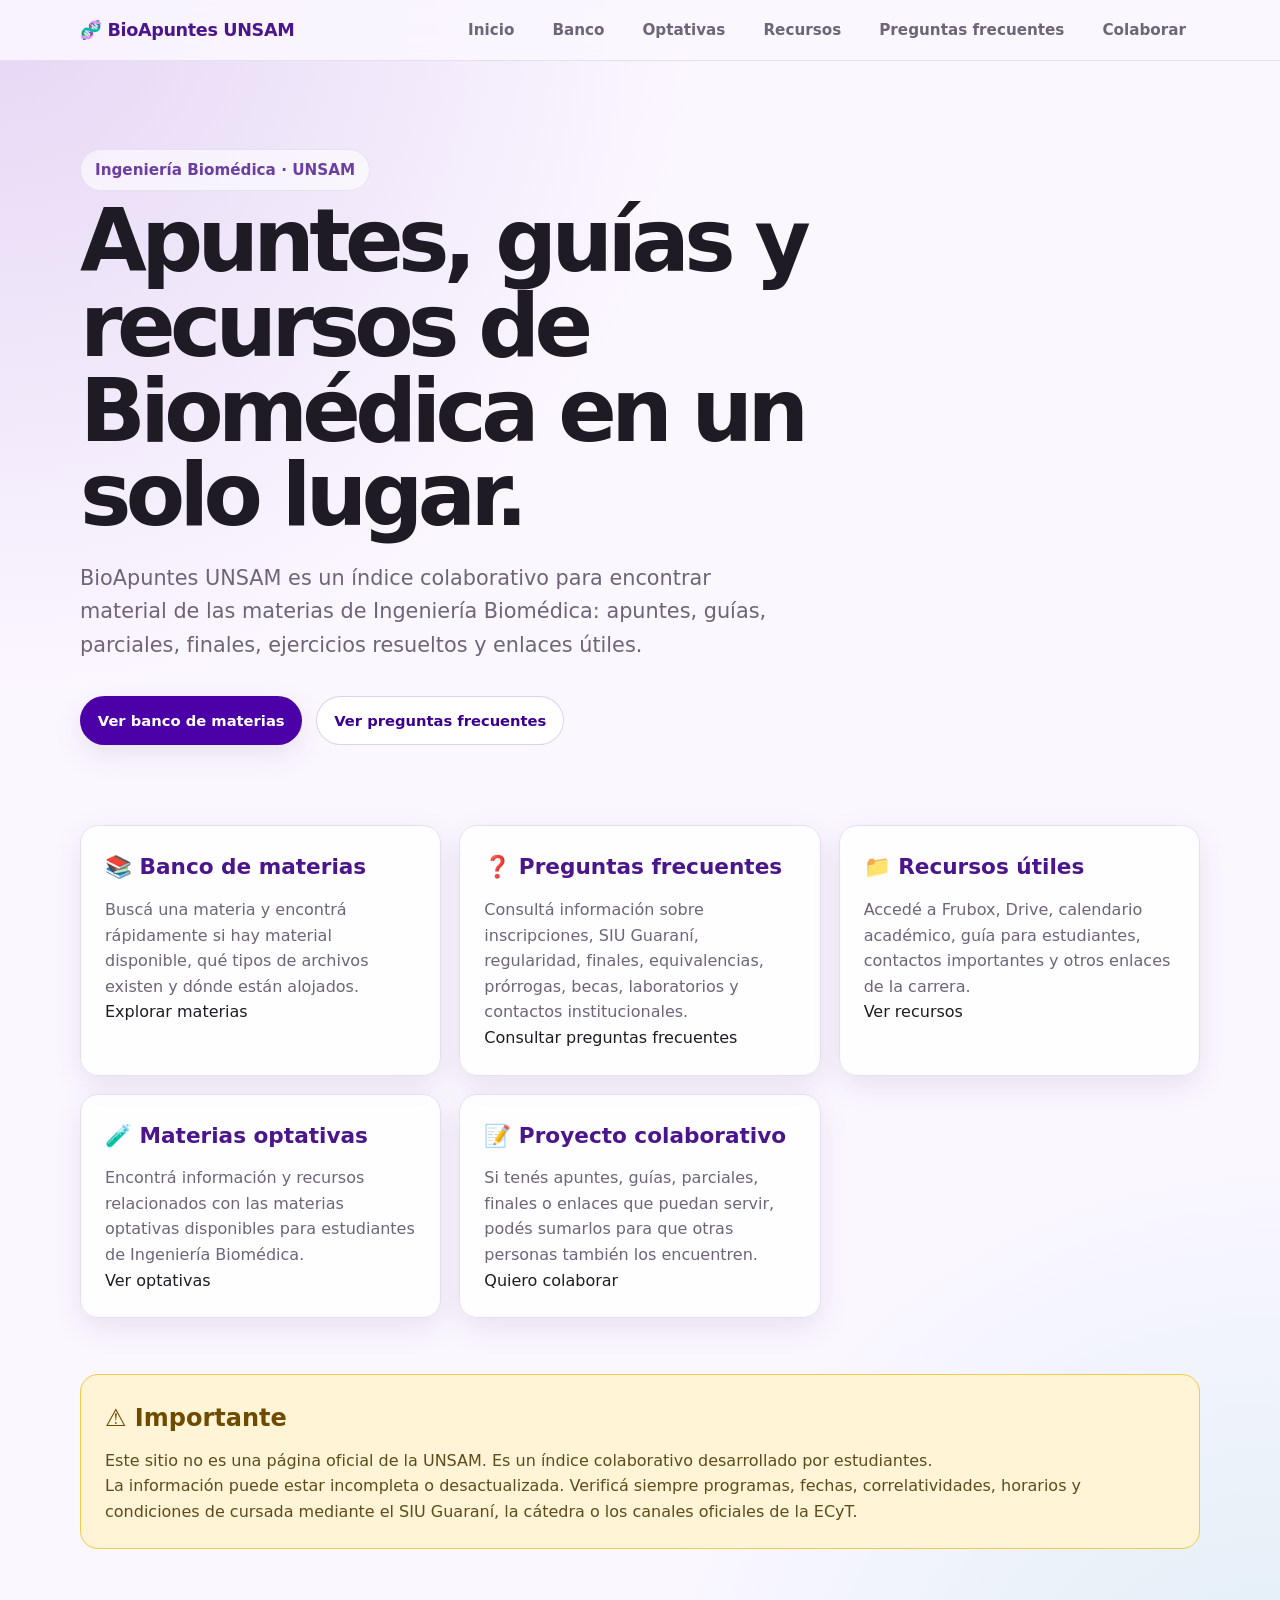
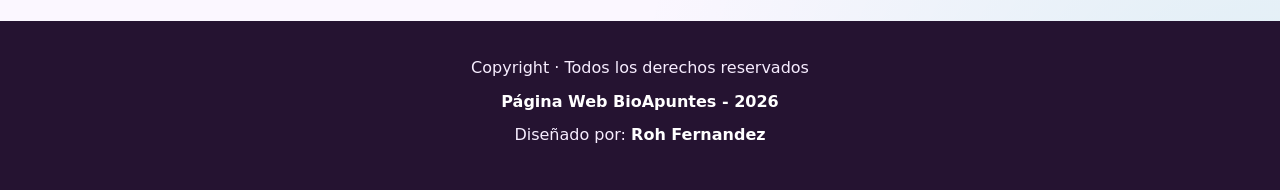
==== commit cd1b464b: "Update index.html" ====
--- a/index.html
+++ b/index.html
@@ -2,73 +2,241 @@
 <html lang="es">
 <head>
     <meta charset="UTF-8">
-    <meta name="viewport" content="width=device-width, initial-scale=1.0">
-    <title>BioGeeks</title>
-    <link rel="icon" href="BioGeeks-Logo.svg">
-    <link rel="stylesheet" href="styles/estilos.css?v=1.0">
-    <link rel="stylesheet" href="./styles/estilos-recursos.css?v=3.0">
-    <link rel="stylesheet" href="https://cdnjs.cloudflare.com/ajax/libs/animate.css/4.1.1/animate.min.css" />
+
+    <meta
+        name="viewport"
+        content="width=device-width, initial-scale=1.0"
+    >
+
+    <meta
+        name="description"
+        content="BioApuntes UNSAM: apuntes, guías, parciales, finales y recursos para estudiantes de Ingeniería Biomédica."
+    >
+
+    <title>BioApuntes UNSAM</title>
+
+    <link rel="stylesheet" href="./styles/styles.css">
+
+    <link
+        rel="stylesheet"
+        href="https://cdnjs.cloudflare.com/ajax/libs/animate.css/4.1.1/animate.min.css"
+    >
 </head>
+
 <body>
+
     <nav class="navbar">
         <div class="navbar-container">
+
+            <a href="./index.html" class="logo">
+                🧬 BioApuntes UNSAM
+            </a>
+
             <ul class="nav-links" id="nav-links">
-                <li><a href="./index.html">Inicio</a></li>
-                <li><a href="./pages/recursos.html">Recursos</a></li>
-                <li><a href="./pages/preguntas-frecuentes.html">Preguntas frecuentes</a></li>
-                <li><a href="#contacto">Contacto</a></li>
+                <li>
+                    <a href="./index.html" aria-current="page">
+                        Inicio
+                    </a>
+                </li>
+
+                <li>
+                    <a href="./pages/banco.html">
+                        Banco
+                    </a>
+                </li>
+
+                <li>
+                    <a href="./pages/optativas.html">
+                        Optativas
+                    </a>
+                </li>
+
+                <li>
+                    <a href="./pages/recursos.html">
+                        Recursos
+                    </a>
+                </li>
+
+                <li>
+                    <a href="./pages/preguntas-frecuentes.html">
+                        Preguntas frecuentes
+                    </a>
+                </li>
+
+                <li>
+                    <a href="./pages/colaborar.html">
+                        Colaborar
+                    </a>
+                </li>
             </ul>
+
         </div>
     </nav>
+
     <main>
-        <section id="imagen">
-            <img src="BioGeeks-Logo.svg" alt="logo_BIOGEEKS" class="img_max"/>
-            <h1 id="subtitulo">Difundiendo lo que nos apasiona.</h1>
+
+        <section class="hero animate__animated animate__fadeIn">
+
+            <p class="eyebrow">
+                Ingeniería Biomédica · UNSAM
+            </p>
+
+            <h1>
+                Apuntes, guías y recursos de Biomédica en un solo lugar.
+            </h1>
+
+            <p class="hero-text">
+                BioApuntes UNSAM es un índice colaborativo para encontrar
+                material de las materias de Ingeniería Biomédica: apuntes,
+                guías, parciales, finales, ejercicios resueltos y enlaces útiles.
+            </p>
+
+            <div class="hero-buttons">
+
+                <a
+                    href="./pages/banco.html"
+                    class="btn btn-primary"
+                >
+                    Ver banco de materias
+                </a>
+
+                <a
+                    href="./pages/preguntas-frecuentes.html"
+                    class="btn btn-secondary"
+                >
+                    Ver preguntas frecuentes
+                </a>
+
+            </div>
+
         </section>
-        <section id="quienes_somos" class="descripcion_somos">
-            <div>
-                <h1 class="title">¡Somos Bio Geeks! 🧬</h1>
-                <div class="col3">
-                    <div>👩‍🔬 Ingenieras biomédicas en proceso</div>
-                    <div>💻 Apasionadas por la ciencia y programación</div>
-                    <div>👾 Geeks a tiempo completo</div>
-                </div>
-                <div class="col2">
-                    <div id="sol" class="nosotras">
-                        <div class="contenido">
-                            <div class="imagen"><img src="img_sol.png" alt="Sol BioGeeks"></div>
-                            <div class="texto">
-                                <h2>🧠 Sol</h2>
-                                <p>Me apasiona la Programación, Neurociencia e Inteligencia Artificial. Trabajé en diferentes proyectos de investigación, específicamente sobre el Procesamiento de Imágenes.</p>
-                            </div>
-                        </div>
-                    </div>
-                    <div id="ro" class="nosotras">
-                        <div class="contenido">
-                            <div class="imagen"><img src="img_ro.png" alt="Ro BioGeeks"></div>
-                            <div class="texto">
-                                <h2>🦾 Ro</h2>
-                                <p>Me apasiona la Programación, Ingeniería en Rehabilitación, Robótica, Automatización y Docencia. He sido ayudante en materias de Física y he participado en clubes de ciencia y robótica.</p>
-                            </div>
-                        </div>
-                    </div>
-                </div>
+
+        <section class="cards-section">
+
+            <article class="card">
+                <h2>📚 Banco de materias</h2>
+
+                <p>
+                    Buscá una materia y encontrá rápidamente si hay material
+                    disponible, qué tipos de archivos existen y dónde están alojados.
+                </p>
+
+                <a href="./pages/banco.html">
+                    Explorar materias
+                </a>
+            </article>
+
+            <article class="card">
+                <h2>❓ Preguntas frecuentes</h2>
+
+                <p>
+                    Consultá información sobre inscripciones, SIU Guaraní,
+                    regularidad, finales, equivalencias, prórrogas, becas,
+                    laboratorios y contactos institucionales.
+                </p>
+
+                <a href="./pages/preguntas-frecuentes.html">
+                    Consultar preguntas frecuentes
+                </a>
+            </article>
+
+            <article class="card">
+                <h2>📁 Recursos útiles</h2>
+
+                <p>
+                    Accedé a Frubox, Drive, calendario académico, guía para
+                    estudiantes, contactos importantes y otros enlaces de la carrera.
+                </p>
+
+                <a href="./pages/recursos.html">
+                    Ver recursos
+                </a>
+            </article>
+
+            <article class="card">
+                <h2>🧪 Materias optativas</h2>
+
+                <p>
+                    Encontrá información y recursos relacionados con las materias
+                    optativas disponibles para estudiantes de Ingeniería Biomédica.
+                </p>
+
+                <a href="./pages/optativas.html">
+                    Ver optativas
+                </a>
+            </article>
+
+            <article class="card">
+                <h2>📝 Proyecto colaborativo</h2>
+
+                <p>
+                    Si tenés apuntes, guías, parciales, finales o enlaces que puedan
+                    servir, podés sumarlos para que otras personas también los encuentren.
+                </p>
+
+                <a href="./pages/colaborar.html">
+                    Quiero colaborar
+                </a>
+            </article>
+
+        </section>
+
+        <section class="notice">
+
+            <h2>⚠️ Importante</h2>
+
+            <p>
+                Este sitio no es una página oficial de la UNSAM. Es un índice
+                colaborativo desarrollado por estudiantes.
+            </p>
+
+            <p>
+                La información puede estar incompleta o desactualizada. Verificá
+                siempre programas, fechas, correlatividades, horarios y condiciones
+                de cursada mediante el SIU Guaraní, la cátedra o los canales oficiales
+                de la ECyT.
+            </p>
+
+        </section>
+
+    </main>
+
+    <footer id="contacto">
+
+        <div>
+
+            <p>
+                Copyright · Todos los derechos reservados
+            </p>
+
+            <p>
+                <a href="./index.html">
+                    <strong class="text-footer">
+                        Página Web BioApuntes - 2026
+                    </strong>
+                </a>
+            </p>
+
+            <div class="git-hub">
+
+                <p>
+                    Diseñado por:
+
+                    <a
+                        class="text-footer"
+                        href="https://github.com/ro-fer"
+                        target="_blank"
+                        rel="noopener noreferrer"
+                    >
+                        Roh Fernandez
+                    </a>
+                </p>
+
             </div>
-        </section>
-        <section id="contacto">
-            <div class="col3">
-                <div><a target="_blank" href="https://github.com/suflorcita"><img alt="Github" src="./resours/git.svg" class="img_contacto"><h4>Github Sol</h4></a></div>
-                <div><a target="_blank" href="https://www.instagram.com/_biogeeks/"><img alt="Instagram" src="./resours/ig.svg" class="img_contacto"><h4>Instagram BioGeeks</h4></a></div>
-                <div><a target="_blank" href="https://github.com/ro-fer"><img alt="Github" src="./resours/git.svg" class="img_contacto"><h4>Github Ro</h4></a></div>
-            </div>
-        </section>
-    </main>
-    <footer>
-        <div>
-            <p>Copyright. Todos los derechos reservados.</p>
-            <p><a href="./index.html"><strong class="text-footer">Página Web BioGeeks - 2026</strong></a></p>
-            <p>Diseñado por <a class="text-footer" href="https://github.com/ro-fer" target="_blank">Roh Fernandez</a></p>
+
         </div>
+
     </footer>
+
 </body>
-</html>
+</html>
--- a/styles/styles.css
+++ b/styles/styles.css
@@ -0,0 +1,1016 @@
+
+/* ---------- Variables ---------- */
+:root {
+  --color-bg: #fbf7ff;
+  --color-surface: #ffffff;
+  --color-primary: #6f2dbd;
+  --color-primary-dark: #4b168c;
+  --color-primary-soft: #eadcff;
+  --color-secondary: #00a6a6;
+  --color-text: #1f1b24;
+  --color-muted: #6f6478;
+  --color-border: #e7dff0;
+  --color-warning-bg: #fff4d6;
+  --color-warning-border: #f2c94c;
+
+  --radius-sm: 10px;
+  --radius-md: 18px;
+  --radius-lg: 28px;
+
+  --shadow-soft: 0 10px 30px rgba(65, 29, 95, 0.10);
+  --shadow-hover: 0 14px 38px rgba(65, 29, 95, 0.16);
+
+  --max-width: 1120px;
+}
+
+/* ---------- Reset simple ---------- */
+* {
+  box-sizing: border-box;
+  margin: 0;
+  padding: 0;
+}
+
+html {
+  scroll-behavior: smooth;
+}
+
+body {
+  min-height: 100vh;
+  font-family: system-ui, -apple-system, BlinkMacSystemFont, "Segoe UI", sans-serif;
+  background:
+    radial-gradient(circle at top left, rgba(111, 45, 189, 0.16), transparent 32%),
+    radial-gradient(circle at bottom right, rgba(0, 166, 166, 0.12), transparent 30%),
+    var(--color-bg);
+  color: var(--color-text);
+  line-height: 1.6;
+}
+
+a {
+  color: inherit;
+  text-decoration: none;
+}
+
+ul {
+  list-style: none;
+}
+
+main {
+  width: min(100% - 32px, var(--max-width));
+  margin: 0 auto;
+}
+
+/* ---------- Navbar ---------- */
+.navbar {
+  position: sticky;
+  top: 0;
+  z-index: 100;
+  background: rgba(251, 247, 255, 0.86);
+  backdrop-filter: blur(14px);
+  border-bottom: 1px solid var(--color-border);
+}
+
+.navbar-container {
+  width: min(100% - 32px, var(--max-width));
+  margin: 0 auto;
+  padding: 16px 0;
+
+  display: flex;
+  justify-content: space-between;
+  align-items: center;
+  gap: 24px;
+}
+
+.logo {
+  font-weight: 800;
+  font-size: 1.1rem;
+  letter-spacing: -0.02em;
+  color: var(--color-primary-dark);
+}
+
+.nav-links {
+  display: flex;
+  align-items: center;
+  gap: 10px;
+}
+
+.nav-links a {
+  padding: 8px 14px;
+  border-radius: 999px;
+  color: var(--color-muted);
+  font-weight: 650;
+  font-size: 0.95rem;
+  transition: 0.2s ease;
+}
+
+.nav-links a:hover {
+  background: var(--color-primary-soft);
+  color: var(--color-primary-dark);
+}
+
+/* ---------- Hero ---------- */
+.hero {
+  min-height: 70vh;
+  padding: 88px 0 56px;
+
+  display: flex;
+  flex-direction: column;
+  justify-content: center;
+  align-items: flex-start;
+}
+
+.eyebrow {
+  display: inline-flex;
+  align-items: center;
+  gap: 8px;
+
+  margin-bottom: 18px;
+  padding: 8px 14px;
+  border: 1px solid var(--color-border);
+  border-radius: 999px;
+
+  background: rgba(255, 255, 255, 0.72);
+  color: var(--color-primary-dark);
+  font-weight: 750;
+  font-size: 0.95rem;
+}
+
+.hero h1 {
+  max-width: 850px;
+  font-size: clamp(2.5rem, 7vw, 5.4rem);
+  line-height: 0.98;
+  letter-spacing: -0.065em;
+  color: var(--color-text);
+}
+
+.hero-text {
+  max-width: 720px;
+  margin-top: 24px;
+  font-size: clamp(1.05rem, 2vw, 1.3rem);
+  color: var(--color-muted);
+}
+
+.hero-buttons {
+  display: flex;
+  flex-wrap: wrap;
+  gap: 14px;
+  margin-top: 34px;
+}
+
+/* ---------- Botones ---------- */
+.btn {
+  display: inline-flex;
+  justify-content: center;
+  align-items: center;
+
+  min-height: 46px;
+  padding: 12px 20px;
+  border-radius: 999px;
+
+  font-weight: 800;
+  transition: 0.2s ease;
+}
+
+.btn-primary {
+  background: var(--color-primary);
+  color: #ffffff;
+  box-shadow: var(--shadow-soft);
+}
+
+.btn-primary:hover {
+  background: var(--color-primary-dark);
+  transform: translateY(-2px);
+  box-shadow: var(--shadow-hover);
+}
+
+.btn-secondary {
+  background: var(--color-surface);
+  color: var(--color-primary-dark);
+  border: 1px solid var(--color-border);
+}
+
+.btn-secondary:hover {
+  background: var(--color-primary-soft);
+  transform: translateY(-2px);
+}
+
+/* ---------- Cards ---------- */
+.cards-section {
+  display: grid;
+  grid-template-columns: repeat(3, 1fr);
+  gap: 18px;
+  padding: 24px 0 56px;
+}
+
+.card {
+  background: rgba(255, 255, 255, 0.76);
+  border: 1px solid var(--color-border);
+  border-radius: var(--radius-md);
+  padding: 24px;
+  box-shadow: var(--shadow-soft);
+  transition: 0.2s ease;
+}
+
+.card:hover {
+  transform: translateY(-4px);
+  box-shadow: var(--shadow-hover);
+}
+
+.card h2 {
+  margin-bottom: 12px;
+  font-size: 1.35rem;
+  color: var(--color-primary-dark);
+}
+
+.card p {
+  color: var(--color-muted);
+}
+
+/* ---------- Aviso ---------- */
+.notice {
+  margin: 0 0 72px;
+  padding: 24px;
+  border-radius: var(--radius-md);
+  border: 1px solid var(--color-warning-border);
+  background: var(--color-warning-bg);
+}
+
+.notice h2 {
+  margin-bottom: 10px;
+  color: #6f4b00;
+}
+
+.notice p {
+  color: #5d4b1b;
+}
+
+/* ---------- Footer ---------- */
+footer {
+  margin-top: 60px;
+  padding: 34px 16px;
+  text-align: center;
+  background: #251331;
+  color: #f7edff;
+}
+
+footer a {
+  color: #ffffff;
+  font-weight: 800;
+}
+
+footer p {
+  margin-bottom: 8px;
+}
+
+.text-footer {
+  color: #ffffff;
+}
+
+/* ---------- Páginas internas ---------- */
+.page-header {
+  padding: 64px 0 28px;
+}
+
+.page-header h1 {
+  font-size: clamp(2.2rem, 5vw, 4rem);
+  line-height: 1;
+  letter-spacing: -0.04em;
+  color: var(--color-primary-dark);
+}
+
+.page-header p {
+  max-width: 720px;
+  margin-top: 16px;
+  color: var(--color-muted);
+  font-size: 1.1rem;
+}
+
+.cards-grid {
+  display: grid;
+  grid-template-columns: repeat(2, 1fr);
+  gap: 18px;
+  padding: 24px 0 60px;
+}
+
+.card ul {
+  display: grid;
+  gap: 10px;
+  margin-top: 12px;
+}
+
+.card li {
+  color: var(--color-muted);
+}
+
+.card li a {
+  color: var(--color-primary-dark);
+  font-weight: 750;
+}
+
+.card li a:hover {
+  text-decoration: underline;
+}
+
+/* ---------- Banco de materias futuro ---------- */
+.filters {
+  display: grid;
+  grid-template-columns: 1fr 180px 220px;
+  gap: 12px;
+  margin: 24px 0;
+}
+
+.filters input,
+.filters select {
+  width: 100%;
+  padding: 12px 14px;
+  border: 1px solid var(--color-border);
+  border-radius: var(--radius-sm);
+  background: var(--color-surface);
+  color: var(--color-text);
+  font: inherit;
+}
+
+.materias-grid {
+  display: grid;
+  grid-template-columns: repeat(3, 1fr);
+  gap: 18px;
+  padding-bottom: 64px;
+}
+
+.materia-card {
+  background: var(--color-surface);
+  border: 1px solid var(--color-border);
+  border-radius: var(--radius-md);
+  padding: 20px;
+  box-shadow: var(--shadow-soft);
+}
+
+.materia-card h2 {
+  margin-bottom: 12px;
+  color: var(--color-primary-dark);
+  font-size: 1.25rem;
+}
+
+.materia-card p {
+  margin-bottom: 8px;
+  color: var(--color-muted);
+}
+
+.materia-card .btn {
+  margin-top: 12px;
+}
+
+/* ---------- Responsive ---------- */
+@media (max-width: 850px) {
+  .navbar-container {
+    flex-direction: column;
+    align-items: flex-start;
+  }
+
+  .nav-links {
+    width: 100%;
+    flex-wrap: wrap;
+  }
+
+  .hero {
+    min-height: auto;
+    padding: 64px 0 44px;
+  }
+
+  .cards-section,
+  .cards-grid,
+  .materias-grid {
+    grid-template-columns: 1fr;
+  }
+
+  .filters {
+    grid-template-columns: 1fr;
+  }
+}
+
+@media (max-width: 520px) {
+  main,
+  .navbar-container {
+    width: min(100% - 22px, var(--max-width));
+  }
+
+  .nav-links a {
+    padding: 7px 10px;
+    font-size: 0.9rem;
+  }
+
+  .hero h1 {
+    font-size: 2.4rem;
+  }
+
+  .card,
+  .notice {
+    padding: 20px;
+  }
+}
+.hidden {
+  display: none;
+}
+
+.materia-meta {
+  display: flex;
+  flex-wrap: wrap;
+  gap: 8px;
+  margin: 12px 0;
+}
+
+.tag {
+  display: inline-flex;
+  align-items: center;
+  padding: 5px 10px;
+  border-radius: 999px;
+  background: var(--color-primary-soft);
+  color: var(--color-primary-dark);
+  font-size: 0.85rem;
+  font-weight: 750;
+}
+
+.estado {
+  margin: 12px 0;
+  font-weight: 800;
+}
+
+.que-hay {
+  margin-top: 10px;
+}
+
+.comentario {
+  margin-top: 10px;
+  font-size: 0.95rem;
+  color: var(--color-muted);
+}
+/* ---------- Página detalle de materia ---------- */
+
+.materia-detail-card {
+  margin: 12px 0 28px;
+  padding: 28px;
+  border-radius: var(--radius-lg);
+  background:
+    linear-gradient(135deg, rgba(111, 45, 189, 0.14), rgba(0, 166, 166, 0.10)),
+    var(--color-surface);
+  border: 1px solid var(--color-border);
+  box-shadow: var(--shadow-soft);
+}
+
+.materia-detail-card h2 {
+  margin-bottom: 8px;
+  color: var(--color-primary-dark);
+  font-size: clamp(1.6rem, 3vw, 2.4rem);
+}
+
+.detail-layout {
+  display: grid;
+  grid-template-columns: minmax(0, 1fr) 320px;
+  gap: 22px;
+  align-items: start;
+  margin-bottom: 60px;
+}
+
+.detail-main {
+  display: grid;
+  gap: 22px;
+}
+
+.detail-section,
+.detail-aside {
+  padding: 24px;
+  border-radius: var(--radius-md);
+  background: rgba(255, 255, 255, 0.78);
+  border: 1px solid var(--color-border);
+  box-shadow: var(--shadow-soft);
+}
+
+.detail-section h2,
+.detail-aside h2 {
+  margin-bottom: 16px;
+  color: var(--color-primary-dark);
+}
+
+.detail-aside {
+  position: sticky;
+  top: 92px;
+}
+
+.pretty-list {
+  display: grid;
+  gap: 10px;
+  list-style: none;
+}
+
+.pretty-list li {
+  padding: 12px 14px;
+  border-radius: var(--radius-sm);
+  background: var(--color-primary-soft);
+  color: var(--color-primary-dark);
+  font-weight: 700;
+}
+
+.links-grid {
+  display: grid;
+  grid-template-columns: repeat(2, 1fr);
+  gap: 14px;
+}
+
+.link-card {
+  padding: 18px;
+  border-radius: var(--radius-md);
+  border: 1px solid var(--color-border);
+  background: var(--color-surface);
+}
+
+.link-card h3 {
+  margin-bottom: 8px;
+  color: var(--color-primary-dark);
+}
+
+.link-card p {
+  margin-bottom: 14px;
+  color: var(--color-muted);
+}
+
+.datos-lista {
+  display: grid;
+  gap: 10px;
+  margin-bottom: 18px;
+}
+
+.datos-lista p {
+  padding-bottom: 10px;
+  border-bottom: 1px solid var(--color-border);
+  color: var(--color-muted);
+}
+
+.datos-lista strong {
+  color: var(--color-text);
+}
+
+.embed-container {
+  margin-top: 16px;
+  overflow: hidden;
+  border-radius: var(--radius-md);
+  border: 1px solid var(--color-border);
+  background: var(--color-surface);
+}
+
+.embed-container iframe {
+  display: block;
+  width: 100%;
+}
+
+@media (max-width: 900px) {
+  .detail-layout {
+    grid-template-columns: 1fr;
+  }
+
+  .detail-aside {
+    position: static;
+  }
+
+  .links-grid {
+    grid-template-columns: 1fr;
+  }
+}
+.page-main,
+.materia-page {
+    width: min(1100px, 92%);
+    margin: 0 auto;
+    padding: 3rem 0;
+}
+
+.page-header {
+    margin-bottom: 2rem;
+}
+
+.page-header h1 {
+    margin-bottom: 1rem;
+}
+
+.eyebrow {
+    font-weight: 700;
+    opacity: 0.8;
+    margin-bottom: 0.5rem;
+}
+
+.filters {
+    display: flex;
+    flex-wrap: wrap;
+    gap: 1rem;
+    margin-bottom: 2rem;
+}
+
+.filters input,
+.filters select {
+    padding: 0.85rem 1rem;
+    border-radius: 12px;
+    border: 1px solid rgba(255, 255, 255, 0.2);
+    min-width: 220px;
+}
+
+.materias-grid {
+    display: grid;
+    grid-template-columns: repeat(auto-fit, minmax(280px, 1fr));
+    gap: 1rem;
+}
+
+.materia-card {
+    display: flex;
+    flex-direction: column;
+    justify-content: space-between;
+}
+
+.materia-card-header h2 {
+    margin-top: 0.25rem;
+}
+
+.materia-area {
+    font-size: 0.9rem;
+    font-weight: 700;
+    opacity: 0.75;
+}
+
+.materia-card-info p {
+    margin: 0.5rem 0;
+}
+
+.card-buttons {
+    display: flex;
+    flex-wrap: wrap;
+    gap: 0.75rem;
+    margin-top: 1rem;
+}
+
+.no-link {
+    opacity: 0.7;
+    font-style: italic;
+}
+
+.empty-state {
+    grid-column: 1 / -1;
+    padding: 2rem;
+    text-align: center;
+}
+
+.back-link {
+    display: inline-block;
+    margin-bottom: 1rem;
+    text-decoration: none;
+    font-weight: 700;
+}
+
+.materia-meta {
+    display: flex;
+    flex-wrap: wrap;
+    gap: 0.75rem;
+    margin-top: 1rem;
+}
+
+.materia-meta span {
+    padding: 0.45rem 0.75rem;
+    border-radius: 999px;
+    background: rgba(255, 255, 255, 0.08);
+    font-size: 0.9rem;
+}
+
+.materia-layout {
+    display: grid;
+    grid-template-columns: 1fr;
+    gap: 1.5rem;
+    margin-top: 2rem;
+}
+
+.materia-info-card p {
+    margin: 0.75rem 0;
+}
+
+.links-list {
+    display: flex;
+    flex-wrap: wrap;
+    gap: 0.75rem;
+}
+
+.contenidos-minimos ul {
+    padding-left: 1.25rem;
+}
+
+.contenidos-minimos li {
+    margin-bottom: 0.75rem;
+    line-height: 1.6;
+}
+
+.empty-text {
+    opacity: 0.75;
+    font-style: italic;
+}
+.materia-page {
+    width: min(1100px, 92%);
+    margin: 0 auto;
+    padding: 3rem 0;
+}
+
+.back-link {
+    display: inline-block;
+    margin-bottom: 1rem;
+    text-decoration: none;
+    font-weight: 700;
+}
+
+.materia-meta {
+    display: flex;
+    flex-wrap: wrap;
+    gap: 0.75rem;
+    margin-top: 1rem;
+}
+
+.materia-meta span {
+    padding: 0.45rem 0.75rem;
+    border-radius: 999px;
+    background: rgba(255, 255, 255, 0.08);
+    font-size: 0.9rem;
+}
+
+.materia-layout {
+    display: grid;
+    grid-template-columns: 1fr;
+    gap: 1.5rem;
+    margin-top: 2rem;
+}
+
+.materia-info-card p {
+    margin: 0.75rem 0;
+}
+
+.links-list {
+    display: flex;
+    flex-wrap: wrap;
+    gap: 0.75rem;
+}
+
+.contenidos-minimos ul {
+    padding-left: 1.25rem;
+}
+
+.contenidos-minimos li {
+    margin-bottom: 0.75rem;
+    line-height: 1.6;
+}
+
+.empty-text {
+    opacity: 0.75;
+    font-style: italic;
+}
+.contenidos-bloques {
+    display: flex;
+    flex-direction: column;
+    gap: 1.25rem;
+}
+
+.contenido-bloque {
+    padding-bottom: 1rem;
+    border-bottom: 1px solid rgba(59, 0, 143, 0.12);
+}
+
+.contenido-bloque:last-child {
+    border-bottom: none;
+    padding-bottom: 0;
+}
+
+.contenido-bloque h3 {
+    margin-bottom: 0.35rem;
+    font-size: 1rem;
+    color: #3b008f;
+}
+
+.contenido-bloque p {
+    margin: 0;
+    line-height: 1.7;
+}
+/* =========================
+   Banco de materias - ajuste visual
+   ========================= */
+
+.page-main {
+    width: min(1120px, 92%);
+    margin: 0 auto;
+    padding: 2.5rem 0 4rem;
+}
+
+.page-header {
+    margin-bottom: 2rem;
+}
+
+.page-header h1 {
+    font-size: clamp(2.4rem, 6vw, 4.5rem);
+    line-height: 1;
+    margin: 0 0 1rem;
+    color: #3b008f;
+}
+
+.page-header p {
+    max-width: 760px;
+    font-size: 1rem;
+    line-height: 1.7;
+    color: #5f4b73;
+}
+
+/* Filtros */
+
+.filters {
+    display: grid;
+    grid-template-columns: 1.5fr 0.8fr 0.8fr;
+    gap: 0.9rem;
+    margin: 2rem 0;
+}
+
+.filters input,
+.filters select {
+    width: 100%;
+    min-width: 0;
+    padding: 0.85rem 1rem;
+    border-radius: 14px;
+    border: 1px solid rgba(88, 45, 130, 0.16);
+    background: rgba(255, 255, 255, 0.88);
+    color: #2f2140;
+    font-size: 0.95rem;
+    outline: none;
+    box-shadow: 0 8px 24px rgba(73, 31, 111, 0.06);
+}
+
+.filters input:focus,
+.filters select:focus {
+    border-color: #5a19b8;
+    box-shadow: 0 0 0 3px rgba(90, 25, 184, 0.12);
+}
+
+/* Grid de materias */
+
+.materias-grid {
+    display: grid;
+    grid-template-columns: repeat(3, minmax(0, 1fr));
+    gap: 1.15rem;
+}
+
+/* Card */
+
+.materia-card {
+    min-height: 280px;
+    padding: 1.35rem;
+    border-radius: 20px;
+    background: rgba(255, 255, 255, 0.88);
+    border: 1px solid rgba(88, 45, 130, 0.12);
+    box-shadow: 0 12px 32px rgba(58, 20, 91, 0.08);
+    display: flex;
+    flex-direction: column;
+    justify-content: space-between;
+    transition: transform 0.18s ease, box-shadow 0.18s ease;
+}
+
+.materia-card:hover {
+    transform: translateY(-3px);
+    box-shadow: 0 18px 42px rgba(58, 20, 91, 0.13);
+}
+
+.materia-card-header {
+    margin-bottom: 1rem;
+}
+
+.materia-area {
+    margin: 0 0 0.45rem;
+    font-size: 0.78rem;
+    font-weight: 800;
+    letter-spacing: 0.03em;
+    text-transform: uppercase;
+    color: #8c7a9e;
+}
+
+.materia-card h2 {
+    margin: 0;
+    font-size: 1.25rem;
+    line-height: 1.35;
+    color: #3b008f;
+}
+
+.materia-card-info {
+    margin-top: 0.4rem;
+}
+
+.materia-card-info p {
+    margin: 0.42rem 0;
+    color: #675875;
+    font-size: 0.93rem;
+    line-height: 1.45;
+}
+
+.materia-card-info strong {
+    color: #554462;
+}
+
+/* Botones dentro de cards */
+
+.card-buttons {
+    display: flex;
+    align-items: center;
+    gap: 0.75rem;
+    margin-top: 1.2rem;
+}
+
+.card-buttons .btn,
+.card-buttons a {
+    text-decoration: none;
+}
+
+.btn {
+    display: inline-flex;
+    align-items: center;
+    justify-content: center;
+    padding: 0.75rem 1.05rem;
+    border-radius: 999px;
+    font-size: 0.92rem;
+    font-weight: 800;
+    border: 1px solid transparent;
+    cursor: pointer;
+}
+
+.btn-primary {
+    background: #4b00a8;
+    color: #ffffff;
+}
+
+.btn-primary:hover {
+    background: #36007a;
+}
+
+.btn-secondary {
+    background: #ffffff;
+    color: #3b008f;
+    border-color: rgba(75, 0, 168, 0.18);
+}
+
+.btn-secondary:hover {
+    background: #f4edff;
+}
+
+.no-link {
+    font-size: 0.85rem;
+    color: #8a7c96;
+    font-style: italic;
+}
+
+/* Estado vacío */
+
+.empty-state {
+    grid-column: 1 / -1;
+    padding: 2rem;
+    border-radius: 20px;
+    text-align: center;
+    background: rgba(255, 255, 255, 0.8);
+    color: #5f4b73;
+}
+
+/* Responsive */
+
+@media (max-width: 950px) {
+    .materias-grid {
+        grid-template-columns: repeat(2, minmax(0, 1fr));
+    }
+
+    .filters {
+        grid-template-columns: 1fr;
+    }
+}
+
+@media (max-width: 620px) {
+    .page-main {
+        width: min(94%, 100%);
+        padding-top: 2rem;
+    }
+
+    .page-header h1 {
+        font-size: 2.4rem;
+    }
+
+    .materias-grid {
+        grid-template-columns: 1fr;
+    }
+
+    .materia-card {
+        min-height: auto;
+    }
+
+    .card-buttons {
+        flex-direction: column;
+        align-items: stretch;
+    }
+
+    .card-buttons .btn,
+    .card-buttons a {
+        width: 100%;
+    }
+
+    .no-link {
+        text-align: center;
+    }
+}
